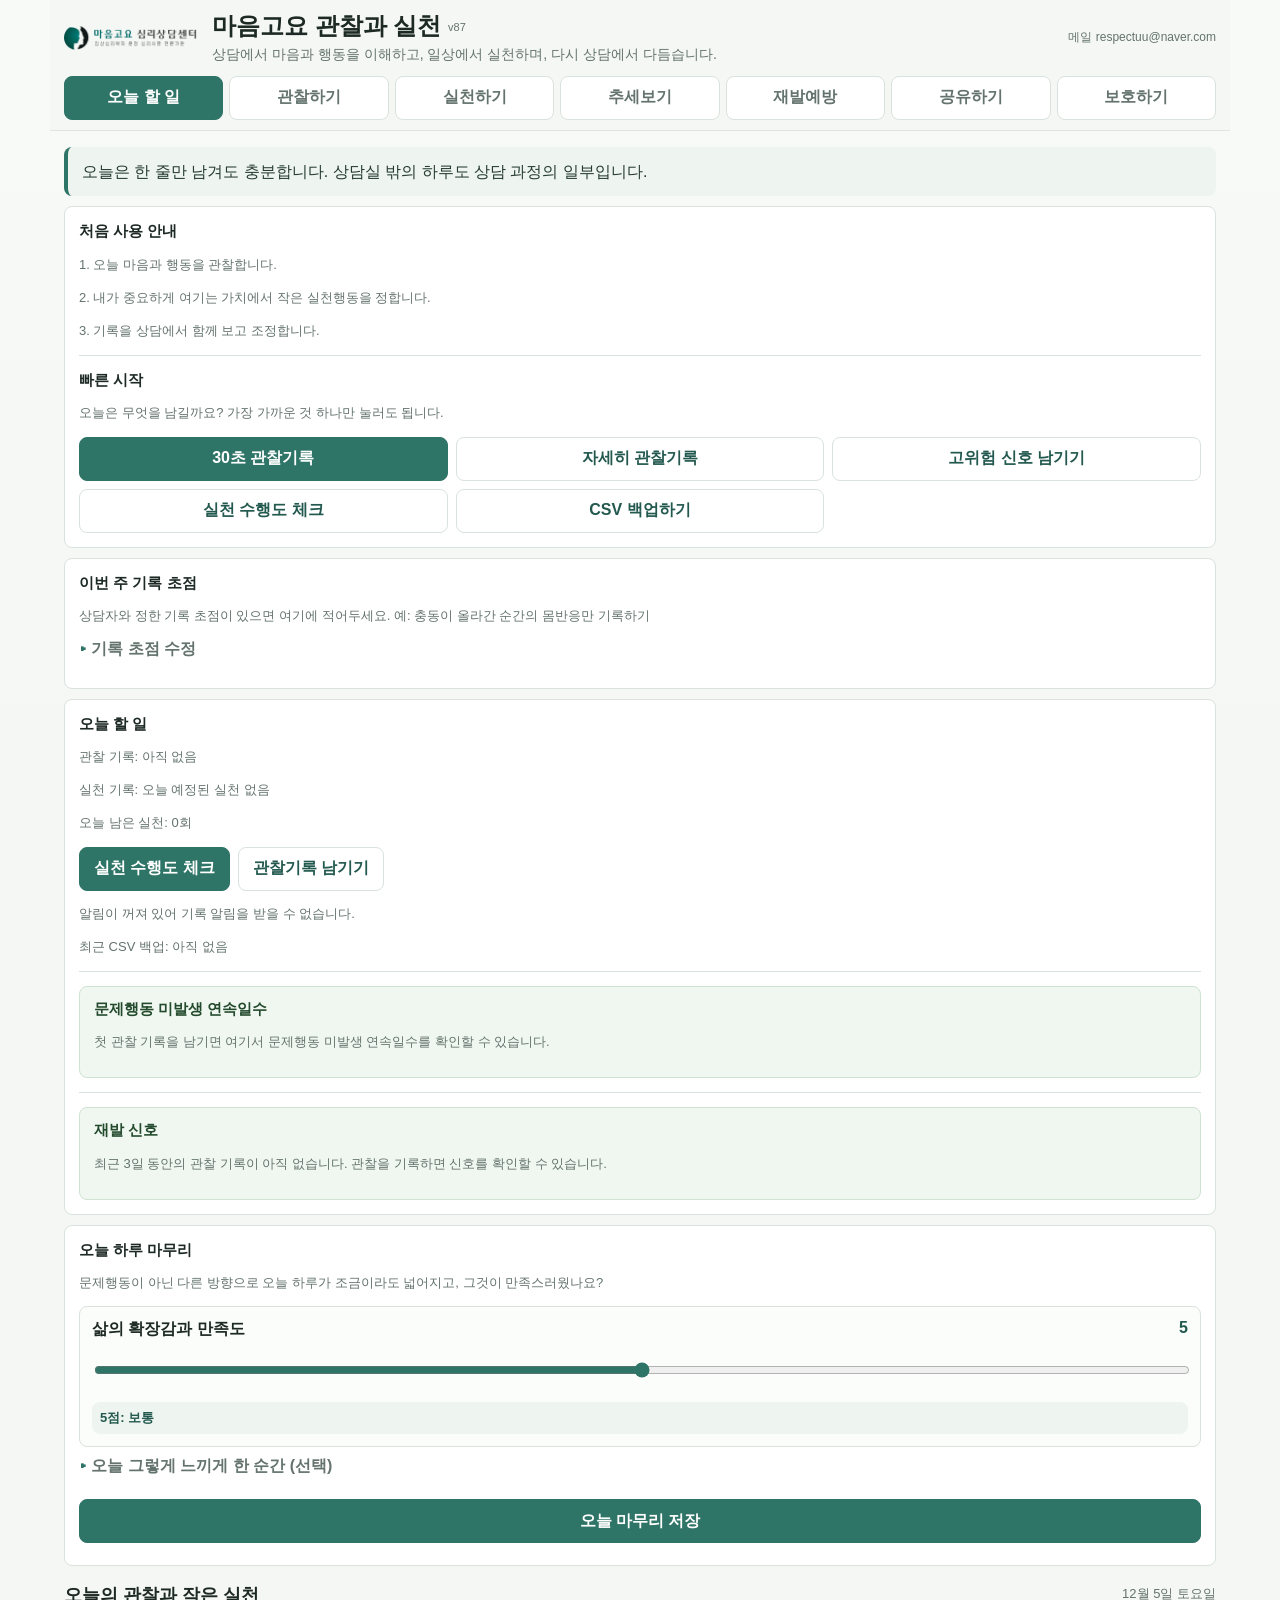
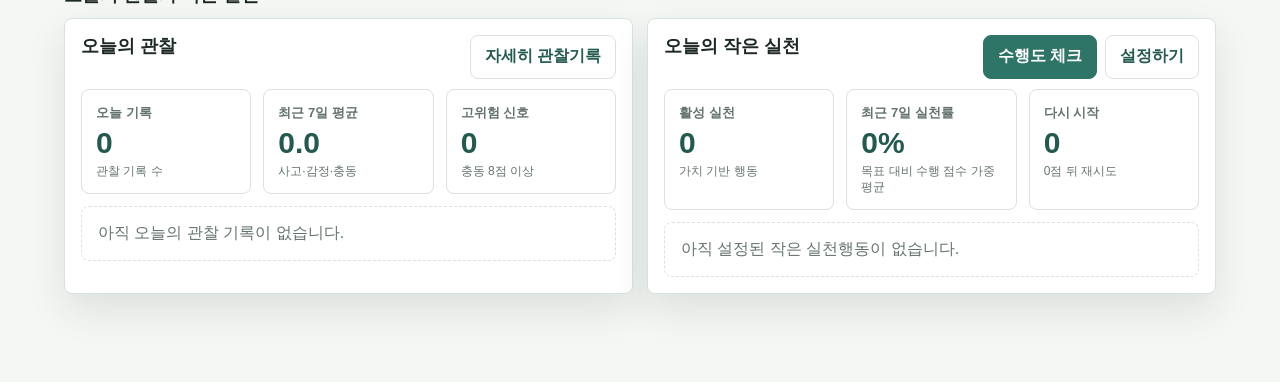
==== maeumgoyo-observe-practice/index.html @ 12c268c6 "Add files via upload" ====
<!doctype html>
<html lang="ko">
<head>
  <meta charset="utf-8">
  <meta name="viewport" content="width=device-width, initial-scale=1, viewport-fit=cover">
  <meta name="theme-color" content="#2f7567">
  <meta name="apple-mobile-web-app-capable" content="yes">
  <meta name="apple-mobile-web-app-title" content="관찰과 실천">
  <link rel="manifest" href="./manifest.webmanifest">
  <link rel="apple-touch-icon" href="./app-icon-192.png">
  <title>마음고요 관찰과 실천</title>
  <link rel="stylesheet" href="./style.css">
</head>
<body>
  <div class="lock-screen" id="lockScreen">
    <div class="card lock-box">
      <h2>잠금 해제</h2>
      <p class="small">개인 치료 기록을 보호하기 위해 PIN을 입력하세요.</p>
      <input id="unlockPin" type="password" inputmode="numeric" placeholder="PIN 입력">
      <div style="height:10px"></div>
      <button class="solid-btn full" id="unlockButton">열기</button>
      <div style="height:8px"></div>
      <button class="danger-btn full" id="resetLockedApp" type="button">기록 삭제 후 잠금 초기화</button>
      <p class="small" id="unlockMessage"></p>
      <p class="small">PIN을 잊은 경우 보호를 위해 기록을 보존한 채 우회할 수 없습니다. 복구코드가 있으면 PIN 입력칸에 복구코드를 입력하세요.</p>
    </div>
  </div>

  <div class="app">
    <header class="topbar">
      <div class="brand-row">
        <div class="brand">
          <img src="./maeumgoyo_logo_large_subtitle.png" alt="마음고요 심리상담센터">
          <div class="brand-title">
            <h1>마음고요 관찰과 실천 <span class="app-version" id="appVersion"></span></h1>
            <p class="subtitle">상담에서 마음과 행동을 이해하고, 일상에서 실천하며, 다시 상담에서 다듬습니다.</p>
          </div>
        </div>
        <div class="contact">메일 respectuu@naver.com</div>
      </div>
      <nav class="tabs" aria-label="앱 메뉴">
        <button class="tab active" data-view="today">오늘 할 일</button>
        <button class="tab" data-view="observe">관찰하기</button>
        <button class="tab" data-view="practice">실천하기</button>
        <button class="tab" data-view="trend">추세보기</button>
        <button class="tab" data-view="relapse">재발예방</button>
        <button class="tab" data-view="share">공유하기</button>
        <button class="tab" data-view="protect">보호하기</button>
      </nav>
    </header>

    <main>
      <section class="view active" id="todayView">
        <div class="lead">
          오늘은 한 줄만 남겨도 충분합니다. 상담실 밖의 하루도 상담 과정의 일부입니다.
        </div>
        <div class="plain-card" style="margin-top:10px;">
          <h3>처음 사용 안내</h3>
          <p class="small">1. 오늘 마음과 행동을 관찰합니다.</p>
          <p class="small">2. 내가 중요하게 여기는 가치에서 작은 실천행동을 정합니다.</p>
          <p class="small">3. 기록을 상담에서 함께 보고 조정합니다.</p>
          <div class="card-divider"></div>
          <h3>빠른 시작</h3>
          <p class="small">오늘은 무엇을 남길까요? 가장 가까운 것 하나만 눌러도 됩니다.</p>
          <div class="quick-actions">
            <button class="solid-btn" type="button" id="quickObserve">30초 관찰기록</button>
            <button class="ghost-btn" type="button" data-jump="observe">자세히 관찰기록</button>
            <button class="ghost-btn" type="button" id="quickRisk">고위험 신호 남기기</button>
            <button class="ghost-btn" type="button" id="quickPracticeCheck">실천 수행도 체크</button>
            <button class="ghost-btn" type="button" id="quickBackup">CSV 백업하기</button>
          </div>
        </div>
        <div class="plain-card" style="margin-top:10px;">
          <h3>이번 주 기록 초점</h3>
          <p class="small" id="weeklyFocusDisplay">상담자와 정한 기록 초점이 있으면 여기에 적어두세요.</p>
          <details class="form-row">
            <summary>기록 초점 수정</summary>
            <div style="height:8px"></div>
            <textarea id="weeklyFocusInput" maxlength="160" placeholder="예: 충동이 올라간 순간의 몸반응만 기록하기"></textarea>
            <div style="height:8px"></div>
            <button class="ghost-btn full" id="saveWeeklyFocus" type="button">기록 초점 저장</button>
          </details>
        </div>
        <div class="plain-card" style="margin-top:10px;">
          <div id="todayTaskSummary"></div>
          <div class="card-divider"></div>
          <div id="cleanStreakCard"></div>
          <div class="card-divider"></div>
          <div id="relapseStatusCard"></div>
        </div>
        <div class="plain-card" style="margin-top:10px;">
          <h3>오늘 하루 마무리</h3>
          <p class="small">문제행동이 아닌 다른 방향으로 오늘 하루가 조금이라도 넓어지고, 그것이 만족스러웠나요?</p>
          <div class="slider-card">
            <div class="slider-top"><span>삶의 확장감과 만족도</span><span class="slider-value" id="expansionScoreValue">5</span></div>
            <input id="expansionScore" type="range" min="0" max="10" value="5" aria-label="삶의 확장감과 만족도">
            <div class="small score-help" id="expansionScoreHelp"></div>
          </div>
          <details class="form-row" id="expansionNoteDetails">
            <summary>오늘 그렇게 느끼게 한 순간 (선택)</summary>
            <div style="height:8px"></div>
            <textarea id="expansionNote" maxlength="160" placeholder="예: 저녁에 오랜만에 친구와 산책"></textarea>
          </details>
          <div style="height:8px"></div>
          <button class="solid-btn full" id="saveDailyCheckin" type="button">오늘 마무리 저장</button>
          <div class="small" id="dailyCheckinStatus" style="margin-top:8px;"></div>
        </div>
        <div class="section-head">
          <h2>오늘의 관찰과 작은 실천</h2>
          <span class="small" id="todayLabel"></span>
        </div>
        <div class="grid">
          <div class="card">
            <div class="section-head" style="margin-top:0">
              <h2>오늘의 관찰</h2>
              <button class="ghost-btn" data-jump="observe">자세히 관찰기록</button>
            </div>
            <div class="triple">
              <div class="plain-card metric">
                <div class="metric-label">오늘 기록</div>
                <div class="metric-value" id="todayObserveCount">0</div>
                <div class="metric-note">관찰 기록 수</div>
              </div>
              <div class="plain-card metric">
                <div class="metric-label">최근 7일 평균</div>
                <div class="metric-value" id="weekIntensity">0.0</div>
                <div class="metric-note">사고·감정·충동</div>
              </div>
              <div class="plain-card metric">
                <div class="metric-label">고위험 신호</div>
                <div class="metric-value" id="riskCount">0</div>
                <div class="metric-note">충동 8점 이상</div>
              </div>
            </div>
            <div style="height:12px"></div>
            <div id="todayObservations" class="list"></div>
          </div>

          <div class="card">
            <div class="section-head" style="margin-top:0">
              <h2>오늘의 작은 실천</h2>
              <div class="button-row">
                <button class="solid-btn" type="button" id="jumpTodayPractice">수행도 체크</button>
                <button class="ghost-btn" data-jump="practice">설정하기</button>
              </div>
            </div>
            <div class="triple">
              <div class="plain-card metric">
                <div class="metric-label">활성 실천</div>
                <div class="metric-value" id="activePracticeCount">0</div>
                <div class="metric-note">가치 기반 행동</div>
              </div>
              <div class="plain-card metric">
                <div class="metric-label">최근 7일 실천률</div>
                <div class="metric-value" id="practiceRate">0%</div>
                <div class="metric-note">목표 대비 수행 점수 가중 평균</div>
              </div>
              <div class="plain-card metric">
                <div class="metric-label">다시 시작</div>
                <div class="metric-value" id="restartDays">0</div>
                <div class="metric-note">0점 뒤 재시도</div>
              </div>
            </div>
            <div style="height:12px"></div>
            <div id="todayPracticeList" class="list"></div>
          </div>
        </div>
      </section>

      <section class="view" id="observeView">
        <div class="grid">
          <form class="card" id="observeForm">
            <input type="hidden" id="observeId">
            <h2>관찰 기록</h2>
            <p class="small">감정, 생각, 몸 반응, 충동과 문제 행동의 흐름을 기록합니다. 정직한 기록은 심판이 아니라 치료 자료입니다.</p>
            <div class="lead">
              모든 칸을 채우지 않아도 됩니다. 오늘 가장 선명한 것 하나만 남겨도 상담에서 함께 다룰 수 있습니다.
            </div>
            <div class="lead">
              지금 혼자 버티기 어렵다면 기록을 마치려고 애쓰기보다 가까운 사람이나 상담자에게 먼저 연락하세요.
            </div>
            <div style="height:10px"></div>
            <div class="safety-card">
              <h3>고위험일 때 먼저 할 일</h3>
              <p class="small">1. 지금 있는 장소를 조금 더 안전한 곳으로 옮깁니다.</p>
              <p class="small">2. 10분만 행동을 늦추고, 물 한 컵이나 천천히 호흡을 먼저 합니다.</p>
              <p class="small">3. 혼자 버티기 어렵다면 아래 연락처로 바로 연락합니다.</p>
              <div id="safetyContactsInline" style="margin-top:8px;"></div>
            </div>
            <div class="safety-card hidden" id="riskFollowup">
              <h3>지금 확인할 안전 행동</h3>
              <label class="checkline"><input type="checkbox"> 조금 더 안전한 장소로 이동했습니다.</label>
              <label class="checkline"><input type="checkbox"> 10분만 늦추고 물 또는 호흡을 먼저 했습니다.</label>
              <label class="checkline"><input type="checkbox"> 아래 연락처 중 한 곳에 연락했거나, 연락할 곳을 확인했습니다.</label>
              <div id="safetyContactsInlineRisk" style="margin-top:8px;"></div>
            </div>
            <div class="hidden" id="relapseFollowup" style="margin-top:12px;"></div>
            <div style="height:12px"></div>
            <div class="wizard-nav">
              <div class="wizard-nav-top">
                <div class="wizard-step-title" id="observeStepTitle" aria-live="polite">1 · 문제상황과 촉발단서</div>
                <button class="quick-save-btn" type="button" id="observeQuickSave">지금까지 저장</button>
              </div>
              <div class="wizard-dots" id="observeStepDots" aria-hidden="true">
                <div class="wizard-dot" data-dot="0"></div>
                <div class="wizard-dot" data-dot="1"></div>
                <div class="wizard-dot" data-dot="2"></div>
                <div class="wizard-dot" data-dot="3"></div>
              </div>
              <div class="wizard-step-label" id="observeStepLabel" aria-live="polite">1단계 / 4단계 · 30초면 충분합니다</div>
              <p class="small">1단계만 남겨도 저장할 수 있습니다. 나머지는 기억나는 만큼만 적어도 됩니다.</p>
            </div>
            <div class="section-block wizard-step" data-step="0">
              <div class="form-row">
                <label for="observeDate">날짜</label>
                <input id="observeDate" type="date" required>
              </div>
              <div class="form-row">
                <label><span class="q-number" aria-hidden="true">1</span>기록 방식</label>
                <div class="segmented" id="observeModeButtons">
                  <button type="button" data-value="오전">오전</button>
                  <button type="button" data-value="오후">오후</button>
                  <button type="button" data-value="저녁" class="active">저녁</button>
                  <button type="button" data-value="충동 발생">충동 발생</button>
                </div>
              </div>
              <div class="form-row">
                <label><span class="q-number" aria-hidden="true">2</span>문제 행동 영역</label>
                <div class="chip-row" id="behaviorChips"></div>
                <div style="height:8px"></div>
                <input id="behaviorCustom" maxlength="160" placeholder="기타 영역 또는 안전한 별칭 입력. 여러 개면 쉼표로 구분">
                <div class="small">여기서는 어떤 영역에 대한 감정·생각·충동인지 고릅니다. 여러 영역을 함께 선택할 수 있고, 실제 행동 여부와 정도는 아래 문제행동 활성화 수준에서 기록합니다.</div>
              </div>
              <div class="form-row">
                <label for="situation"><span class="q-number" aria-hidden="true">3</span>문제 촉발 상황</label>
                <textarea id="situation" maxlength="600" placeholder="어떤 상황에서, 문제되는 생각이나 감정/충동을 느끼고 문제 행동이 자극되었나요? (언제, 어디서, 무슨 일이 있었는지)"></textarea>
              </div>
              <details class="form-row" id="triggerDetails">
                <summary>촉발 단서 추가하기 (선택)</summary>
                <div style="height:8px"></div>
                <div class="small">반복되는 장소·사람·시간대를 표시해두면, 추세보기에서 자주 나타나는 패턴을 확인할 수 있습니다.</div>
                <div style="height:6px"></div>
                <div class="small" style="font-weight:800;">장소</div>
                <div class="chip-row" id="triggerPlaceChips"></div>
                <div style="height:8px"></div>
                <div class="small" style="font-weight:800;">사람/상황</div>
                <div class="chip-row" id="triggerPeopleChips"></div>
                <div style="height:8px"></div>
                <div class="small" style="font-weight:800;">시간대</div>
                <div class="chip-row" id="triggerTimeChips"></div>
                <div style="height:8px"></div>
                <input id="triggerCustom" maxlength="160" placeholder="기타 촉발 단서. 여러 개면 쉼표로 구분">
              </details>
            </div>
            <div class="section-block wizard-step" data-step="1">
              <div class="form-row">
                <label for="thoughtText"><span class="q-number" aria-hidden="true">1</span>그때 든 생각</label>
                <textarea id="thoughtText" maxlength="600" placeholder="자동적으로 떠오른 생각을 한두 문장으로 적습니다."></textarea>
              </div>
              <details class="form-row" id="worryDetails">
                <summary>구체적으로 걱정되는 결과 기록하기 (선택)</summary>
                <div style="height:8px"></div>
                <div class="small">나중에 그 일이 실제로 어떻게 됐는지 돌아볼 수 있도록, 지금 걱정되는 구체적인 결과를 남겨두세요. 판단하지 않고 그냥 비교해보는 용도입니다.</div>
                <div style="height:8px"></div>
                <textarea id="worryText" maxlength="600" placeholder="예: 면접에서 완전히 얼어붙을 것 같다"></textarea>
                <div style="height:8px"></div>
                <div class="slider-card">
                  <div class="slider-top"><span>그 일이 일어날 것 같은 정도</span><span class="slider-value" id="predictedSeverityValue">5</span></div>
                  <input id="predictedSeverity" type="range" min="0" max="10" value="5" aria-label="그 일이 일어날 것 같은 정도">
                </div>
              </details>
              <div class="form-row">
                <label><span class="q-number" aria-hidden="true">2</span>그때 느낀 감정</label>
                <div class="chip-row" id="emotionChips"></div>
                <div style="height:8px"></div>
                <input id="emotionCustom" maxlength="10" placeholder="기타 감정 10자 이내">
              </div>
              <div class="form-row">
                <label><span class="q-number" aria-hidden="true">3</span>그때 느낀 몸 반응</label>
                <div class="chip-row" id="bodyChips"></div>
                <div style="height:8px"></div>
                <input id="bodyCustom" maxlength="10" placeholder="기타 몸 반응 10자 이내">
              </div>
              <details class="form-row" id="avoidanceDetails">
                <summary>오늘의 회피 신호 추가하기 (선택)</summary>
                <div style="height:8px"></div>
                <div class="small">문제 행동과 별개로, 활동이 줄어들고 있다는 신호도 회복에 중요한 정보입니다.</div>
                <div style="height:6px"></div>
                <div class="chip-row" id="avoidanceChips"></div>
                <div style="height:8px"></div>
                <input id="avoidanceCustom" maxlength="160" placeholder="기타 회피 신호. 여러 개면 쉼표로 구분">
              </details>
            </div>
            <div class="section-block wizard-step" data-step="2">
              <div class="form-row">
                <div class="slider-card">
                  <div class="slider-top"><span><span class="q-number" aria-hidden="true">1</span>그때 든 생각의 강도</span><span class="slider-value" id="thoughtScoreValue">0</span></div>
                  <input id="thoughtScore" type="range" min="0" max="10" value="0" aria-label="그때 든 생각의 강도">
                  <div class="small score-help" id="thoughtScoreHelp"></div>
                </div>
                <div class="slider-card">
                  <div class="slider-top"><span><span class="q-number" aria-hidden="true">2</span>그때 느낀 감정의 강도</span><span class="slider-value" id="emotionScoreValue">0</span></div>
                  <input id="emotionScore" type="range" min="0" max="10" value="0" aria-label="그때 느낀 감정의 강도">
                  <div class="small score-help" id="emotionScoreHelp"></div>
                </div>
                <div class="slider-card">
                  <div class="slider-top"><span><span class="q-number" aria-hidden="true">3</span>문제행동 충동/갈망 (정점)</span><span class="slider-value" id="urgeScoreValue">0</span></div>
                  <input id="urgeScore" type="range" min="0" max="10" value="0" aria-label="문제행동 충동/갈망 정점">
                  <div class="small score-help" id="urgeScoreHelp"></div>
                </div>
                <div class="hidden" id="urgeCurveBox">
                  <p class="small">충동은 시간이 지나면 대개 저절로 가라앉습니다. 시작할 때, 가장 강했을 때, 지금(또는 끝났을 때)을 각각 남기면 그 흐름을 눈으로 확인할 수 있습니다.</p>
                  <div class="slider-card">
                    <div class="slider-top"><span>충동 · 처음 느꼈을 때</span><span class="slider-value" id="urgeInitialScoreValue">0</span></div>
                    <input id="urgeInitialScore" type="range" min="0" max="10" value="0" aria-label="충동 처음 느꼈을 때">
                    <div class="small score-help" id="urgeInitialScoreHelp"></div>
                  </div>
                  <div class="slider-card">
                    <div class="slider-top"><span>충동 · 지금(또는 끝났을 때)</span><span class="slider-value" id="urgeEndScoreValue">0</span></div>
                    <input id="urgeEndScore" type="range" min="0" max="10" value="0" aria-label="충동 지금 또는 끝났을 때">
                    <div class="small score-help" id="urgeEndScoreHelp"></div>
                  </div>
                </div>
                <div class="slider-card">
                  <div class="slider-top"><span><span class="q-number" aria-hidden="true">4</span>문제행동 활성화 수준</span><span class="slider-value" id="actionLevelValue">0</span></div>
                  <input id="actionLevel" type="range" min="0" max="5" value="0" aria-label="문제행동 활성화 수준">
                  <div class="small score-help" id="actionLevelHelp"></div>
                </div>
              </div>
            </div>
            <div class="section-block wizard-step" data-step="3">
              <div class="form-row">
                <label for="coping"><span class="q-number" aria-hidden="true">1</span>대처행동</label>
                <textarea id="coping" maxlength="600" placeholder="멈춤, 한 걸음 뒤로, 호흡, 장소 바꾸기, 연락하기 등"></textarea>
              </div>
              <div class="form-row">
                <label><span class="q-number" aria-hidden="true">2</span>대처 후 도움 정도</label>
                <div class="slider-card">
                  <div class="slider-top"><span>도움 정도</span><span class="slider-value" id="copingScoreValue">0</span></div>
                  <input id="copingScore" type="range" min="0" max="10" value="0" aria-label="대처 후 도움 정도">
                </div>
              </div>
              <div class="form-row">
                <label for="gratitude"><span class="q-number" aria-hidden="true">3</span>감사 기록</label>
                <textarea id="gratitude" maxlength="160" placeholder="오늘 고마웠던 사람, 일, 또는 나에게 고마운 점"></textarea>
              </div>
              <div class="form-row">
                <label for="insight"><span class="q-number" aria-hidden="true">4</span>오늘 알아차린 점</label>
                <textarea id="insight" maxlength="800" placeholder="기록을 보며 알아차린 점은 무엇인가요?"></textarea>
              </div>
              <div class="form-row">
                <label><span class="q-number" aria-hidden="true">5</span>오늘 지키고 싶은 내 삶의 가치</label>
                <div class="chip-row" id="valueChips"></div>
                <div style="height:8px"></div>
                <input id="valueCustom" maxlength="40" placeholder="직접 입력">
              </div>
              <div class="form-row">
                <label for="valueActionDraft"><span class="q-number" aria-hidden="true">6</span>그 가치를 위한 아주 작은 실천행동</label>
                <textarea id="valueActionDraft" maxlength="160" placeholder="예: 저녁 식사 후 운동화 신고 집 앞 3분 걷기"></textarea>
                <div class="small">이 칸은 오늘의 기록으로만 저장됩니다. 반복 추적하고 싶다면 아래 "이 가치로 실천행동 만들기"를 눌러 실천하기에서 등록하세요.</div>
              </div>
            </div>
            <button class="ghost-btn full hidden" type="button" id="sendToPractice" style="margin-top:12px;">이 가치로 실천행동 만들기</button>
            <p class="small hidden" id="sendToPracticeHint" style="margin-top:6px;">위 버튼을 누르면 실천하기 화면으로 이동해 가치와 행동이 미리 채워집니다. 빈도·하루 횟수를 정하고 "실천행동 저장"까지 눌러야 반복 추적됩니다.</p>
            <div class="wizard-bottom-nav">
              <button class="ghost-btn" type="button" id="observeStepBack">이전</button>
              <button class="solid-btn full" type="button" id="observeStepNext">다음</button>
              <button class="solid-btn full hidden" type="submit" id="observeStepSave">관찰 저장</button>
            </div>
          </form>

          <div class="card">
            <h2>가치 안내</h2>
            <div class="lead">
              삶의 가치는 내가 길을 잃었을 때 다시 방향을 잡게 해주는 등대나 북극성과 같습니다. 목표는 도착점이고, 가치는 방향입니다.
            </div>
            <p class="small">기분이 흔들리고 문제 행동의 유혹이 강할 때도, 가치는 “나는 어느 쪽으로 한 걸음 가고 싶은가?”를 알려줍니다.</p>
            <div class="plain-card">
              <h3>가치에서 실천으로 이어지는 질문</h3>
              <p class="small">이 가치가 지금 내 삶에서 중요한 이유는 무엇인가요?</p>
              <p class="small">문제 행동은 내 삶을 어떤 방향으로 좁히고 있나요?</p>
              <p class="small">이 가치를 향해 내 경험을 조금 넓히는 행동은 무엇일까요?</p>
            </div>
            <div style="height:12px"></div>
            <h3>최근 관찰 기록</h3>
            <div id="observeList" class="list"></div>
          </div>
        </div>
      </section>

      <section class="view" id="practiceView">
        <div class="grid">
          <form class="card" id="practiceForm">
            <input type="hidden" id="practiceId">
            <h2>작은 실천행동 설정</h2>
            <p class="small">가치 기반 작은 실천행동은 평소의 자동반응, 회피, 충동이 좁혀놓은 삶에서 벗어나 내가 중요하게 여기는 방향으로 경험을 조금 넓히는 행동입니다.</p>
            <div class="wizard-nav">
              <div class="wizard-nav-top">
                <div class="wizard-step-title" id="practiceStepTitle" aria-live="polite">1 · 가치와 실천행동</div>
              </div>
              <div class="wizard-dots" id="practiceStepDots" aria-hidden="true">
                <div class="wizard-dot" data-dot="0"></div>
                <div class="wizard-dot" data-dot="1"></div>
                <div class="wizard-dot" data-dot="2"></div>
              </div>
              <div class="wizard-step-label" id="practiceStepLabel" aria-live="polite">1단계 / 3단계 · 무엇을, 어떤 가치로</div>
            </div>
            <div class="section-block wizard-step" data-step="0">
              <div class="form-row">
                <label><span class="q-number" aria-hidden="true">1</span>추구하는 삶의 가치</label>
                <p class="small">가치는 반드시 이뤄야 할 목표가 아니라, 걸어가고 싶은 방향입니다. "건강"이라는 가치는 "헬스장 등록"이라는 목표가 아니라, 몸을 돌보는 쪽으로 계속 걸어가고 싶은 마음입니다.</p>
                <div class="chip-row" id="practiceValueChips"></div>
                <div style="height:8px"></div>
                <input id="practiceValueCustom" maxlength="40" placeholder="직접 입력">
                <div id="practiceValueGuide" style="margin-top:10px;"></div>
              </div>
              <div class="form-row">
                <label for="practiceName"><span class="q-number" aria-hidden="true">2</span>가치와 연결된 작은 실천행동</label>
                <textarea id="practiceName" maxlength="160" placeholder="언제, 어디서, 무엇을 할지 작게 적습니다."></textarea>
              </div>
              <div class="form-row">
                <label for="practiceReason">이 행동이 내 경험을 넓혀주는 이유(선택)</label>
                <textarea id="practiceReason" maxlength="600" placeholder="문제 행동이 좁힌 삶에서 어느 방향으로 한 걸음 넓어지나요?"></textarea>
              </div>
            </div>
            <div class="section-block wizard-step" data-step="1">
              <div class="form-row">
                <label><span class="q-number" aria-hidden="true">1</span>실천행동의 매주 빈도</label>
                <select id="frequency">
                  <option value="daily">매일</option>
                  <option value="3week">주 3일</option>
                  <option value="1week">주 1일</option>
                  <option value="custom">맞춤 요일</option>
                </select>
              </div>
              <div class="form-row" id="customDaysRow" style="display:none">
                <label>맞춤 요일</label>
                <div class="chip-row" id="weekdayChips"></div>
              </div>
              <div class="form-row">
                <label for="targetCount"><span class="q-number" aria-hidden="true">2</span>하루 횟수</label>
                <input id="targetCount" type="number" min="1" max="12" value="1">
                <div class="small">예: 운동을 하루 2번 하기로 약속했다면 2를 입력합니다. 통계는 하루 기록의 평균 수행도로 계산합니다.</div>
              </div>
              <div class="form-row">
                <label for="reminderMode"><span class="q-number" aria-hidden="true">3</span>알림 방식</label>
                <select id="reminderMode">
                  <option value="morning">매일 아침에 하루 일정 알림</option>
                  <option value="times">정해진 시간마다 알림</option>
                  <option value="none">알림 사용 안 함</option>
                </select>
              </div>
              <div class="form-row" id="reminderTimesRow" style="display:none">
                <label for="reminderTimes">알림 시간</label>
                <input id="reminderTimes" maxlength="48" placeholder="예: 08:00, 20:00">
                <div class="small">하루 여러 번 실천하기로 했다면 시간도 여러 개 입력할 수 있습니다.</div>
              </div>
              <div class="form-row">
                <button class="ghost-btn full" id="requestNotification" type="button">알림 권한 요청</button>
                <div class="small">알림은 스마트폰/브라우저 정책에 따라 앱이 열려 있거나 백그라운드에 남아 있을 때 가장 안정적으로 작동합니다.</div>
              </div>
            </div>
            <div class="section-block wizard-step" data-step="2">
              <div class="form-row">
                <label for="practiceStart"><span class="q-number" aria-hidden="true">1</span>실천행동 시작일</label>
                <input id="practiceStart" type="date">
              </div>
              <div class="form-row">
                <label for="barriers">예상 방해요인(선택)</label>
                <textarea id="barriers" maxlength="600" placeholder="피곤함, 불안, 갈망, 혼자 있음, 스마트폰 등"></textarea>
              </div>
              <div class="form-row">
                <label for="smallVersion">30% 버전의 최소 행동(선택)</label>
                <textarea id="smallVersion" maxlength="160" placeholder="실천이 어려운 날에도 가능한 가장 작은 버전"></textarea>
                <div class="small">선택 사항이지만, 미리 정해두면 컨디션이 안 좋은 날에도 이어가기 쉬워집니다.</div>
              </div>
            </div>
            <div class="plain-card wizard-step" data-step="2">
              <h3>좋은 실천행동 점검</h3>
              <p class="small">너무 큰 실천은 오래가기 어렵습니다. 기분이 좋지 않은 날에도 가능한 크기로 줄여보세요.</p>
              <p class="small">5분 안에 시작할 수 있나요?</p>
              <p class="small">기분이 좋지 않은 날에도 30% 버전으로 할 수 있나요?</p>
              <p class="small">문제 행동이 끌고 가는 방향과 조금 다른 방향인가요?</p>
            </div>
            <div style="height:12px"></div>
            <div class="wizard-bottom-nav">
              <button class="ghost-btn" type="button" id="practiceStepBack">이전</button>
              <button class="solid-btn full" type="button" id="practiceStepNext">다음</button>
              <button class="solid-btn full hidden" type="submit" id="practiceStepSave">실천행동 저장</button>
            </div>
          </form>

          <div class="card">
            <div class="section-head" style="margin-top:0">
              <h2>오늘 실천 수행도 기록</h2>
              <button class="ghost-btn" id="clearPracticeForm" type="button">새 실천</button>
            </div>
            <p class="small">설정한 행동을 오늘 실제로 어느 정도 했는지 0~10점으로 기록합니다.</p>
            <div class="plain-card">
              <h3>수행도 기준</h3>
              <p class="small">0점: 전혀 하지 못함 · 3점: 30% 버전만 시도함 · 5점: 일부 수행함</p>
              <p class="small">7점: 대부분 수행함 · 10점: 계획한 대로 수행함</p>
            </div>
            <div style="height:10px"></div>
            <div id="practiceLogList" class="list"></div>
            <div class="section-head">
              <h2>설정된 실천행동</h2>
            </div>
            <div id="practiceList" class="list"></div>
          </div>
        </div>
      </section>

      <section class="view" id="trendView">
        <div class="form-row">
          <label>추세 기간</label>
          <div class="segmented" id="trendRangeButtons">
            <button type="button" data-days="7">최근 7일</button>
            <button type="button" data-days="14" class="active">최근 14일</button>
            <button type="button" data-days="28">최근 4주</button>
            <button type="button" data-days="all">전체</button>
          </div>
        </div>
        <div id="weeklyHighlights" style="margin-bottom:12px;"></div>
        <div class="plain-card" style="margin-bottom:12px;">
          <h3>문제행동 캘린더</h3>
          <p class="small">최근 10주를 한눈에 봅니다. 기록이 없는 날은 실패로 세지 않습니다.</p>
          <div id="problemBehaviorCalendar" style="margin-top:8px;"></div>
          <div class="card-divider"></div>
          <h3>삶의 확장감과 만족도 추이</h3>
          <p class="small">문제행동이 줄어드는 것과 삶이 넓어지는 것은 다른 질문입니다. 두 그래프를 나란히 비교해보세요.</p>
          <div id="expansionTrend" style="margin-top:8px;"></div>
        </div>
        <div class="plain-card" style="margin-bottom:12px;">
          <h3>걱정 확인</h3>
          <p class="small">기록해둔 걱정이 실제로 어떻게 됐는지 돌아봅니다. 생각이 맞았는지 틀렸는지를 따지려는 것이 아니라, 예상과 실제 사이의 차이를 있는 그대로 보기 위한 것입니다.</p>
          <div id="worrySummary" style="margin-top:8px;"></div>
          <div id="worryPendingList" class="list" style="margin-top:10px;"></div>
        </div>
        <details class="plain-card">
          <summary style="cursor:pointer; font-weight:800;">더 자세히 살펴보기 (그래프 · 패턴 요약)</summary>
          <div style="height:10px"></div>
          <div class="grid">
            <div class="card">
              <h2>관찰과 실천 함께 보기</h2>
              <p class="small">완벽한 성공보다 변화의 방향을 봅니다.</p>
              <div id="trendLineChart"></div>
              <div id="trendMovingAverage" class="trend-bars" style="margin-top:12px;"></div>
              <details class="form-row" style="margin-top:10px;">
                <summary>일별 상세 보기</summary>
                <div style="height:8px"></div>
                <div id="trendBars" class="trend-bars"></div>
              </details>
            </div>
            <div class="card">
              <h2>패턴 요약</h2>
              <div id="patternSummary" class="summary-box"></div>
            </div>
          </div>
          <div class="plain-card" style="margin-top:14px;">
            <h3>감정·충동 산점도</h3>
            <p class="small">감정과 충동이 함께 얼마나 높았는지, 그리고 그 순간 문제행동이 있었는지를 한 화면에서 봅니다.</p>
            <div id="emotionUrgeScatter" style="margin-top:8px;"></div>
          </div>
          <div class="plain-card" style="margin-top:14px;">
            <h3>촉발 단서와 충동의 관계</h3>
            <div id="triggerCorrelation"></div>
          </div>
        </details>
      </section>

      <section class="view" id="relapseView">
        <div class="lead">
          재발은 대개 한 순간에 일어나지 않습니다. 정서적 재발 → 인지적 재발 → 행동적 재발 순서로 조용히 진행되는 경우가 많고, 처음 두 단계가 겹쳐서 함께 나타나기도 합니다. 이 화면은 진단이나 예측이 아니라, 신호를 먼저 알아차리고 스스로 조치할 기회를 드리기 위한 것입니다.
        </div>
        <div class="plain-card" id="relapseRiskBars" style="margin-top:10px;"></div>
        <div id="relapseStatusFull" style="margin-top:10px;"></div>

        <div class="section-head">
          <h2>1단계 · 정서적 재발이 의심될 때</h2>
        </div>
        <p class="small">불안감, 짜증, 지루함, 분노 같은 불편한 감정이 평소보다 높아지고 잘 가라앉지 않거나, 대처가 잘 안 통하고, 자기관리(수면·식사·연락)가 조금씩 무너지는 시기입니다. 아직 문제 행동을 생각하고 있지 않아도, 회복의 기반이 조용히 흔들릴 수 있는 단계입니다.</p>
        <div id="stage1TechniqueList"></div>

        <div class="section-head">
          <h2>2단계 · 인지적 재발이 의심될 때</h2>
        </div>
        <p class="small">문제 행동에 대한 생각이 강해지고, "한 번쯤은 괜찮지 않을까" 하는 생각이 떠오르기 시작하는 단계입니다. 이 시기에 사용할 수 있는 DBT 고통감내 기술과 충동 지연 기법입니다.</p>
        <div id="stage2TechniqueList"></div>

        <div class="plain-card" style="margin-top:14px;">
          <h3>STOP 기법 자세히 보기</h3>
          <p class="small">감정에 압도되거나 충동적으로 반응하려는 순간임을 알아차렸을 때 순서대로 따라가는 4단계입니다.</p>
          <div id="stopStepList"></div>
        </div>

        <div class="plain-card" style="margin-top:12px;">
          <h3>TIPP 기법 자세히 보기</h3>
          <p class="small">위기 상황이나 압도적인 정서적 고통이 있을 때 1차적으로 사용하는 응급 기법입니다. 장기적인 해결책이 아니라, 지금의 강렬한 감정을 빠르게 낮춰 다시 생각할 수 있는 상태로 돌아오기 위한 도구입니다.</p>
          <div id="tippStepList"></div>
          <p class="small" style="margin-top:8px;">⚠ 심박수나 혈압에 영향을 줄 수 있는 의학적 문제가 있다면 온도 변화(T) 단계는 생략하거나 담당 의료진과 먼저 상의하세요.</p>
        </div>

        <div class="section-head">
          <h2>3단계 · 문제 행동을 실수로 했다면</h2>
        </div>
        <p class="small">한두 번의 문제 행동은 회복 여정의 실패가 아니라, 다시 조정할 수 있는 신호입니다. 중요한 것은 숨기지 않고 빨리 도움을 구하는 것입니다.</p>
        <div id="stage3TechniqueList"></div>
        <div class="safety-card" style="margin-top:10px;">
          <h3>지금 연락하기</h3>
          <div id="safetyContactsInlineRelapse"></div>
        </div>

        <details class="plain-card" style="margin-top:14px;">
          <summary style="cursor:pointer; font-weight:800;">이 신호는 어떻게 계산되나요?</summary>
          <div style="height:8px"></div>
          <p class="small">최근 3일 관찰 기록의 감정·생각·충동·대처 점수 평균과, 문제행동 활성화 수준이 1점이라도 기록되었는지를 함께 봅니다. 정서적 재발 신호는 그때 느낀 감정의 강도 평균이나 반복 횟수, 감정 점수의 기복(표준편차), 또는 대처 후 도움 정도가 낮게 유지되거나 이전 구간보다 나빠지는 추세를 기준으로 합니다. 인지적 재발 신호는 그때 든 생각의 강도와 충동 점수를 기준으로 합니다. 이 기준은 참고용이며, 상담에서 담당 상담자와 함께 조정할 수 있습니다.</p>
        </details>
      </section>

      <section class="view" id="shareView">
        <div class="grid">
          <div class="card">
            <h2>상담자에게 기록 전달</h2>
            <p class="small">CSV 저장과 CSV 공유/메일은 상담자가 생활자료를 치료적으로 분석하기 위한 전체 기록 전달 기능입니다.</p>
            <div class="lead">
              CSV에는 상담에서 연쇄고리를 함께 이해하기 위한 상황, 생각, 감정, 몸반응, 충동, 문제행동 활성화 수준, 대처와 실천 기록이 포함됩니다.
            </div>
            <div style="height:10px"></div>
            <div class="plain-card">
              <h3>가족 노출 예방 안내</h3>
              <p class="small">정직한 개인기록은 상담에서 다루는 자료입니다. 가족이나 배우자에게는 원자료 CSV가 아니라 상담자와 상의한 회복 요약만 보여주는 것이 좋습니다.</p>
              <p class="small">원하지 않는 화면 노출은 PIN 잠금, 별칭 사용, 앱을 바로 잠그는 기능으로 줄일 수 있습니다.</p>
            </div>
            <div class="form-row">
              <label>공유 범위</label>
              <div class="segmented" id="rangeButtons">
                <button type="button" data-days="7" class="active">1주</button>
                <button type="button" data-days="14">2주</button>
                <button type="button" data-days="28">4주</button>
                <button type="button" data-days="all">전체</button>
              </div>
            </div>
            <div class="form-row">
              <label>미리보기 모드</label>
              <div class="segmented" id="shareModeButtons">
                <button type="button" data-mode="counselorDetail" class="active">상담자 상세</button>
                <button type="button" data-mode="counselorSummary">상담자 요약</button>
                <button type="button" data-mode="family">가족 회복요약</button>
              </div>
            </div>
            <div class="plain-card">
              <h3>CSV 저장/공유 기준</h3>
              <p class="small">CSV 저장과 CSV 공유/메일은 미리보기 모드와 무관하게 상담자 치료자료 전체본으로 만들어집니다.</p>
              <p class="small">가족 회복요약은 화면에서 내용을 조절해 보여주기 위한 미리보기입니다.</p>
            </div>
            <div class="button-row">
              <button class="solid-btn" id="buildPreview" type="button">공유 미리보기</button>
              <button class="ghost-btn" id="downloadCsv" type="button">CSV 저장</button>
              <button class="ghost-btn" id="verifyCsv" type="button">상담자 CSV 구조 점검</button>
            </div>
            <div style="height:10px"></div>
            <button class="ghost-btn full" id="downloadFullBackup" type="button">숨긴 기록 포함 전체 CSV 백업</button>
            <p class="small">전체 백업은 선택한 공유 기간과 무관하게 모든 기록과 보관 상태를 저장합니다.</p>
            <div style="height:12px"></div>
            <div class="form-row">
              <label>메일로 보내기</label>
              <div class="small">파일이 자동으로 첨부된 채로 공유 메뉴가 열립니다. 원하는 메일 앱(네이버 메일, Gmail, Outlook 등)을 골라 보내세요. 받는 사람 주소는 메시지 맨 앞에 적혀 있으니 복사해서 "받는사람" 칸에 붙여넣어 주세요.</div>
              <button class="solid-btn full" id="shareFile" type="button" style="margin-top:8px;">메일/공유 앱으로 보내기 (파일 자동 첨부)</button>
              <details class="form-row" style="margin-top:10px;">
                <summary>파일이 자동 첨부되지 않을 때 (직접 첨부 필요)</summary>
                <div style="height:8px"></div>
                <div class="small">아래 버튼들은 받는사람·제목·본문은 자동으로 채워지지만, 파일은 자동 첨부되지 않아 CSV를 직접 첨부해야 합니다. 위 버튼이 기기에서 지원되지 않을 때만 사용하세요.</div>
                <div class="button-row" style="margin-top:8px;">
                  <button class="ghost-btn" id="shareNaver" type="button">네이버 메일로 보내기</button>
                  <button class="ghost-btn" id="shareGmail" type="button">Gmail로 보내기</button>
                  <button class="ghost-btn" id="shareOutlook" type="button">Outlook으로 보내기</button>
                </div>
              </details>
            </div>
            <p class="small" id="shareInfo"></p>
          </div>
          <div class="card">
            <h2>미리보기</h2>
            <div id="sharePreview" class="summary-box"></div>
          </div>
          <div class="card">
            <h2>CSV 가져오기</h2>
            <p class="small">이 앱에서 새 CSV 구조로 저장한 파일을 다시 불러옵니다. 같은 기기나 새 기기에서 기록을 옮길 때 사용할 수 있습니다.</p>
            <input class="file-input" id="importFile" type="file" accept=".csv,text/csv">
            <div style="height:10px"></div>
            <button class="ghost-btn full" id="importCsv" type="button">CSV 가져오기</button>
            <p class="small" id="importInfo"></p>
          </div>
        </div>
      </section>

      <section class="view" id="protectView">
        <div class="grid">
          <div class="card">
            <h2>나의 안전계획</h2>
            <p class="small">위기 상황에서 바로 연락할 수 있도록 미리 준비해두는 곳입니다. 여기 저장한 연락처는 고위험 신호가 감지될 때 관찰 화면에도 함께 표시됩니다.</p>
            <div class="plain-card">
              <h3>즉시 연락 가능한 위기 상담 (전국, 24시간)</h3>
              <p class="small">자살예방상담전화 <a href="tel:1393">1393</a></p>
              <p class="small">정신건강 위기상담전화 <a href="tel:15770199">1577-0199</a></p>
              <p class="small">생명이 위급한 응급 상황이면 <a href="tel:119">119</a></p>
            </div>
            <div style="height:12px"></div>
            <h3>나의 비상 연락처 (선택)</h3>
            <div class="form-row">
              <label for="safetyContact1Name">연락처 1 이름</label>
              <input id="safetyContact1Name" maxlength="20" placeholder="예: 언니, 담당 상담사">
            </div>
            <div class="form-row">
              <label for="safetyContact1Phone">연락처 1 전화번호</label>
              <input id="safetyContact1Phone" type="tel" maxlength="20" placeholder="010-0000-0000">
            </div>
            <div class="form-row">
              <label for="safetyContact2Name">연락처 2 이름 (선택)</label>
              <input id="safetyContact2Name" maxlength="20" placeholder="선택 입력">
            </div>
            <div class="form-row">
              <label for="safetyContact2Phone">연락처 2 전화번호 (선택)</label>
              <input id="safetyContact2Phone" type="tel" maxlength="20" placeholder="선택 입력">
            </div>
            <button class="solid-btn full" id="saveSafetyContacts" type="button">비상 연락처 저장</button>
          </div>
          <div class="card">
            <h2>보호설정</h2>
            <p class="small">정직한 기록이 가능하려면 기록이 안전하다고 느껴져야 합니다. 이 기능은 강한 보안 시스템은 아니지만, 일상적인 노출을 줄이는 데 도움을 줍니다.</p>
            <div class="form-row">
              <label for="pinInput">PIN 설정 또는 변경</label>
              <input id="pinInput" type="password" inputmode="numeric" maxlength="32" placeholder="4자리 이상">
            </div>
            <button class="solid-btn full" id="savePin" type="button">PIN 저장</button>
            <p class="small" id="recoveryInfo"></p>
            <div style="height:10px"></div>
            <button class="ghost-btn full" id="lockNow" type="button">지금 잠그기</button>
            <div style="height:10px"></div>
            <button class="ghost-btn full" id="updateApp" type="button">앱 업데이트 새로 적용</button>
            <div style="height:10px"></div>
            <div class="form-row">
              <label for="noRecordReminderTime">미기록 알림 시간</label>
              <input id="noRecordReminderTime" type="time" value="20:00">
              <div class="small">하루 동안 관찰 기록과 실천 기록이 모두 없을 때 이 시간에 한 번 알림을 보냅니다. 비워두면 기본값 20:00으로 작동합니다.</div>
            </div>
            <button class="ghost-btn full" id="saveNoRecordReminderTime" type="button">미기록 알림 시간 저장</button>
            <p class="small">알림 문구는 중립적으로 유지하세요. 예: “오늘의 관찰과 실천을 기록할 시간입니다.”</p>
            <p class="small">알림은 앱 설치 상태, 브라우저, 스마트폰 설정에 따라 작동이 제한될 수 있습니다.</p>
            <div style="height:14px"></div>
            <div class="plain-card">
              <h3>숨긴 기록</h3>
              <p class="small" id="hiddenRecordInfo">숨긴 기록이 없습니다.</p>
              <button class="ghost-btn full" id="restoreHiddenRecords" type="button">숨긴 기록 모두 복원</button>
            </div>
          </div>
          <div class="card">
            <h2>내담자 별칭 (CSV용)</h2>
            <p class="small">CSV의 client_alias 항목에 저장될 이름입니다. 실제 이름 대신 상담에서 함께 정한 별칭을 사용하면, 파일이 잘못 전달되어도 신원이 바로 드러나지 않습니다.</p>
            <div class="form-row">
              <label for="clientAliasInput">내담자 별칭</label>
              <input id="clientAliasInput" maxlength="40" placeholder="예: 내담자A, 초록나무">
            </div>
            <button class="ghost-btn full" id="saveClientAlias" type="button">내담자 별칭 저장</button>
          </div>
          <div class="card">
            <h2>안전한 언어 설정 (화면 표시용)</h2>
            <p class="small">문제 행동 영역은 원래 이름 그대로 자유롭게 선택할 수 있습니다. 다만 화면에 그 단어가 그대로 보이는 것이 부담스럽다면, 항목별로 별칭을 지정해 화면에는 별칭만 보이도록 할 수 있습니다. CSV로 상담자에게 전달되는 실제 자료는 항목 이름이 그대로 유지되어 분석에는 영향이 없습니다.</p>
            <div class="form-row">
              <label for="aliasTarget">별칭을 적용할 항목</label>
              <select id="aliasTarget"></select>
            </div>
            <div class="form-row">
              <label for="aliasInput">화면에 표시할 별칭</label>
              <input id="aliasInput" maxlength="40" placeholder="예: A행동, 자동반응, 관계 위험 신호">
            </div>
            <div class="button-row">
              <button class="ghost-btn" id="saveAlias" type="button">별칭 저장</button>
              <button class="ghost-btn" id="clearAlias" type="button">이 항목 별칭 해제</button>
            </div>
            <div id="aliasList" class="small" style="margin-top:10px"></div>
            <div style="height:12px"></div>
            <div class="lead">
              가족이나 배우자에게 모든 원자료를 공개하는 것이 항상 치료적인 것은 아닙니다. 정직한 개인기록은 상담에서 다루고, 가족에게는 회복 노력과 변화 과정이 전달되도록 공유 범위를 조정할 수 있습니다.
            </div>
          </div>
        </div>
      </section>
    </main>
  </div>
  <div class="toast" id="toast"></div>

  <script src="./app.js" defer></script>
</body>
</html>
---- maeumgoyo-observe-practice/style.css ----
:root {
      --bg: #f5f7f4;
      --surface: #ffffff;
      --surface-2: #eef4ef;
      --ink: #1d2924;
      --muted: #64736d;
      --line: #d9e2dd;
      --brand: #2f7567;
      --brand-dark: #23594f;
      --accent: #c1842f;
      --danger: #b64a45;
      --good: #3d7d4d;
      --shadow: 0 16px 38px rgba(28, 50, 42, .11);
      font-family: -apple-system, BlinkMacSystemFont, "Segoe UI", "Noto Sans KR", sans-serif;
    }

    * { box-sizing: border-box; }
    html { background: var(--bg); color: var(--ink); }
    body { margin: 0; min-height: 100vh; background: linear-gradient(180deg, #f8faf7 0%, var(--bg) 42%); }
    button, input, textarea, select { font: inherit; }
    button { cursor: pointer; }
    .app { max-width: 1180px; margin: 0 auto; padding: 14px 14px 88px; }
    .topbar {
      position: sticky;
      top: 0;
      z-index: 20;
      margin: -14px -14px 16px;
      padding: 12px 14px 10px;
      background: rgba(245, 247, 244, .94);
      backdrop-filter: blur(12px);
      border-bottom: 1px solid rgba(217, 226, 221, .8);
    }
    .brand-row { display: flex; align-items: center; justify-content: space-between; gap: 12px; }
    .brand { display: flex; align-items: center; gap: 12px; min-width: 0; }
    .brand img { width: 136px; height: auto; display: block; }
    .brand-title { min-width: 0; }
    h1 { margin: 0; font-size: 24px; line-height: 1.15; letter-spacing: 0; color: var(--ink); }
    .subtitle { margin: 4px 0 0; color: var(--muted); font-size: 14px; line-height: 1.45; }
    .contact { color: var(--muted); font-size: 12px; white-space: nowrap; }
    .app-version { color: var(--muted); font-size: 11px; font-weight: 400; letter-spacing: 0; vertical-align: middle; }
    .tabs {
      display: grid;
      grid-template-columns: repeat(7, 1fr);
      gap: 6px;
      margin-top: 12px;
    }
    .tab {
      min-height: 44px;
      border: 1px solid var(--line);
      background: var(--surface);
      border-radius: 8px;
      color: var(--muted);
      font-weight: 700;
    }
    .tab.active { background: var(--brand); border-color: var(--brand); color: #fff; }
    .view { display: none; }
    .view.active { display: block; }
    .grid { display: grid; grid-template-columns: repeat(2, minmax(0, 1fr)); gap: 14px; }
    .triple { display: grid; grid-template-columns: repeat(3, minmax(0, 1fr)); gap: 12px; }
    .card {
      background: var(--surface);
      border: 1px solid var(--line);
      border-radius: 8px;
      padding: 16px;
      box-shadow: var(--shadow);
    }
    .plain-card { background: var(--surface); border: 1px solid var(--line); border-radius: 8px; padding: 14px; }
    .card-divider { border-top: 1px solid var(--line); margin: 14px 0; }
    .wizard-nav { margin-bottom: 14px; }
    .wizard-nav-top { display: flex; justify-content: space-between; align-items: center; gap: 10px; margin-bottom: 8px; }
    .wizard-step-title { font-weight: 800; font-size: 20px; line-height: 1.3; color: var(--ink); }
    .quick-save-btn { background: none; border: none; color: var(--brand-dark); font-weight: 700; font-size: 12px; padding: 4px 0; cursor: pointer; }
    .wizard-dots { display: flex; gap: 6px; }
    .wizard-dot { flex: 1; height: 5px; border-radius: 4px; background: var(--line); transition: background .2s; }
    .wizard-dot.done { background: var(--brand); }
    .wizard-dot.current { background: var(--accent); }
    .wizard-step-label { font-size: 12px; color: var(--muted); font-weight: 700; margin-top: 8px; }
    .wizard-step { display: none; }
    .wizard-step.active { display: block; animation: wizard-fade-in .2s ease; }
    @keyframes wizard-fade-in { from { opacity: 0; transform: translateY(6px); } to { opacity: 1; transform: translateY(0); } }
    .wizard-bottom-nav {
      display: flex;
      gap: 8px;
      margin-top: 4px;
      position: sticky;
      bottom: 0;
      background: var(--surface);
      padding: 10px 0 4px;
      border-top: 1px solid var(--line);
      z-index: 5;
    }
    .wizard-bottom-nav .ghost-btn { flex: 0 0 auto; min-width: 84px; }
    .chip-more { border: 1px dashed var(--muted); background: none; border-radius: 999px; min-height: 38px; padding: 0 14px; color: var(--muted); font-weight: 750; }
    .chip-collapsed { display: none !important; }
    .trigger-compare-row { display: grid; grid-template-columns: 110px minmax(0, 1fr); gap: 10px; align-items: center; margin-bottom: 12px; }
    .trigger-label { font-weight: 800; font-size: 13px; color: #24342e; }
    .risk-bar-row { display: grid; grid-template-columns: 140px minmax(0, 1fr) 44px; gap: 10px; align-items: center; margin-bottom: 12px; }
    .risk-bar-row:last-child { margin-bottom: 0; }
    .risk-bar-label { font-weight: 800; font-size: 13px; color: #24342e; }
    .risk-bar-track { height: 16px; border-radius: 8px; background: var(--surface-2); overflow: hidden; }
    .risk-bar-fill { height: 100%; border-radius: 8px; transition: width .2s; }
    .risk-bar-percent { font-weight: 800; font-size: 13px; text-align: right; }
    .section-block { background: var(--surface-2); border-radius: 8px; padding: 14px; margin-bottom: 16px; }
    /* 선택 항목 표시 규칙: 하위 필드가 2개 이상이면 <details class="form-row"><summary>...(선택)</summary>로 접어서 기본적으로 숨긴다.
       필드가 1개뿐이면 접지 않고, 라벨에 "(선택)"만 붙여 항상 보이게 한다.
       새 선택 항목을 추가할 때 이 기준으로 판단할 것. */
    details.form-row summary { cursor: pointer; font-weight: 650; color: var(--muted); list-style: none; }
    details.form-row summary::-webkit-details-marker { display: none; }
    details.form-row summary::before { content: "▸ "; color: var(--brand); }
    .q-number {
      display: inline-flex;
      align-items: center;
      justify-content: center;
      width: 19px;
      height: 19px;
      border-radius: 50%;
      background: var(--brand);
      color: #fff;
      font-size: 12px;
      font-weight: 800;
      margin-right: 6px;
      flex-shrink: 0;
      vertical-align: middle;
    }
    details.form-row[open] summary::before { content: "▾ "; }
    .section-head { display: flex; justify-content: space-between; align-items: flex-start; gap: 12px; margin: 18px 0 10px; }
    h2 { margin: 0; font-size: 18px; line-height: 1.3; letter-spacing: 0; }
    h3 { margin: 0 0 8px; font-size: 15px; line-height: 1.35; letter-spacing: 0; }
    p { line-height: 1.6; }
    .small { color: var(--muted); font-size: 13px; line-height: 1.55; }
    .lead {
      background: var(--surface-2);
      border-left: 4px solid var(--brand);
      padding: 12px 14px;
      border-radius: 8px;
      color: #263b34;
      line-height: 1.6;
    }
    .safety-card {
      background: #fff8ef;
      border: 1px solid #ead1ad;
      border-left: 4px solid var(--accent);
      border-radius: 8px;
      padding: 12px 14px;
      color: #3f2b12;
      line-height: 1.6;
    }
    .hidden { display: none !important; }
    .checkline {
      display: flex;
      gap: 8px;
      align-items: flex-start;
      margin-top: 8px;
      color: var(--muted);
      font-size: 13px;
      line-height: 1.5;
    }
    .checkline input { width: auto; min-height: 0; margin-top: 3px; accent-color: var(--brand); }
    .quick-actions {
      display: grid;
      grid-template-columns: repeat(3, minmax(0, 1fr));
      gap: 8px;
      margin-top: 10px;
    }
    .metric { display: flex; flex-direction: column; gap: 4px; min-height: 100px; }
    .metric-label { color: var(--muted); font-size: 13px; font-weight: 700; }
    .metric-value { font-size: 30px; line-height: 1.1; font-weight: 800; color: var(--brand-dark); }
    .metric-note { color: var(--muted); font-size: 12px; line-height: 1.35; }
    .button-row { display: flex; gap: 8px; flex-wrap: wrap; }
    .record-actions { margin-top: 8px; }
    .solid-btn, .ghost-btn, .danger-btn {
      min-height: 44px;
      border-radius: 8px;
      border: 1px solid transparent;
      padding: 0 14px;
      font-weight: 800;
    }
    .solid-btn { background: var(--brand); color: #fff; border-color: var(--brand); }
    .ghost-btn { background: var(--surface); color: var(--brand-dark); border-color: var(--line); }
    .danger-btn { background: #fff5f4; color: var(--danger); border-color: #edcac7; }
    .full { width: 100%; }
    .form-row { margin-bottom: 14px; }
    label { display: block; margin-bottom: 7px; font-weight: 800; color: #24342e; }
    input, textarea, select {
      width: 100%;
      border: 1px solid var(--line);
      border-radius: 8px;
      background: #fff;
      color: var(--ink);
      min-height: 44px;
      padding: 10px 11px;
    }
    textarea { resize: vertical; min-height: 86px; line-height: 1.5; }
    input[type="range"] { padding: 0; accent-color: var(--brand); }
    .segmented, .chip-row { display: flex; flex-wrap: wrap; gap: 7px; }
    .segmented button, .chip {
      border: 1px solid var(--line);
      background: #fff;
      border-radius: 8px;
      min-height: 38px;
      padding: 0 11px;
      color: var(--muted);
      font-weight: 750;
    }
    .segmented button.active, .chip.active { background: var(--brand); color: #fff; border-color: var(--brand); }
    .chip input[type="checkbox"] { width: auto; min-height: 0; margin: 0 6px 0 0; accent-color: var(--brand); }
    .slider-card { border: 1px solid var(--line); border-radius: 8px; padding: 12px; margin-bottom: 9px; background: #fbfdfb; }
    .slider-top { display: flex; justify-content: space-between; gap: 10px; font-weight: 800; margin-bottom: 6px; }
    .slider-value { color: var(--brand-dark); }
    .score-help {
      min-height: 22px;
      margin-top: 6px;
      padding: 6px 8px;
      border-radius: 8px;
      background: var(--surface-2);
      color: var(--brand-dark);
      font-weight: 750;
    }
    .range-labels { display: flex; justify-content: space-between; color: var(--muted); font-size: 12px; margin-top: 2px; }
    .list { display: grid; gap: 10px; }
    .record-item {
      border: 1px solid var(--line);
      border-radius: 8px;
      padding: 12px;
      background: #fff;
    }
    .record-top { display: flex; justify-content: space-between; gap: 10px; align-items: flex-start; }
    .tag { display: inline-flex; align-items: center; min-height: 24px; padding: 0 8px; border-radius: 999px; background: var(--surface-2); color: var(--brand-dark); font-size: 12px; font-weight: 800; }
    .tag.warn { background: #fff3df; color: #815418; }
    .tag.danger { background: #fff0ef; color: var(--danger); }
    .empty { color: var(--muted); border: 1px dashed var(--line); border-radius: 8px; padding: 16px; background: rgba(255,255,255,.65); }
    .chart-wrap { height: 320px; border: 1px solid var(--line); border-radius: 8px; background: #fff; padding: 8px; }
    .trend-bars {
      margin-top: 12px;
      border: 1px solid var(--line);
      border-radius: 8px;
      background: #fff;
      padding: 12px;
    }
    .trend-legend {
      display: flex;
      gap: 12px;
      flex-wrap: wrap;
      margin-bottom: 10px;
      color: var(--muted);
      font-size: 12px;
      font-weight: 800;
    }
    .trend-status {
      margin-bottom: 10px;
      color: var(--muted);
      font-size: 12px;
      font-weight: 800;
    }
    .legend-dot {
      display: inline-block;
      width: 10px;
      height: 10px;
      border-radius: 50%;
      margin-right: 4px;
    }
    .legend-dot.obs { background: var(--brand); }
    .legend-dot.practice { background: var(--accent); }
    .legend-dot.action { background: var(--danger); }
    .trend-bar-list { display: grid; gap: 8px; }
    .trend-day {
      display: grid;
      grid-template-columns: 46px minmax(0, 1fr);
      gap: 8px;
      align-items: center;
    }
    .trend-date { color: var(--muted); font-size: 12px; font-weight: 800; }
    .trend-bar-stack {
      display: grid;
      gap: 3px;
    }
    .trend-line {
      height: 14px;
      border-radius: 8px;
      color: #fff;
      font-size: 10px;
      line-height: 14px;
      padding-left: 5px;
      overflow: visible;
      white-space: nowrap;
    }
    .trend-line.obs { background: var(--brand); }
    .trend-line.practice { background: var(--accent); }
    .trend-line.action { background: var(--danger); }
    .trend-line span { text-shadow: 0 1px 1px rgba(0,0,0,.22); }
    .summary-box {
      white-space: pre-wrap;
      background: #fbfdfb;
      border: 1px solid var(--line);
      border-radius: 8px;
      padding: 12px;
      line-height: 1.6;
      min-height: 180px;
    }
    .backup-warning { color: var(--danger); font-weight: 800; }
    .toast {
      position: fixed;
      left: 50%;
      bottom: 24px;
      transform: translateX(-50%);
      background: #1f2d28;
      color: #fff;
      padding: 11px 14px;
      border-radius: 8px;
      box-shadow: var(--shadow);
      opacity: 0;
      pointer-events: none;
      transition: opacity .18s, bottom .18s;
      z-index: 60;
      max-width: min(560px, calc(100% - 28px));
      text-align: center;
    }
    .toast.show { opacity: 1; bottom: 34px; }
    .lock-screen {
      position: fixed;
      inset: 0;
      z-index: 100;
      background: rgba(245,247,244,.98);
      display: none;
      align-items: center;
      justify-content: center;
      padding: 18px;
    }
    .lock-screen.active { display: flex; }
    .lock-box { width: min(420px, 100%); }
    .relapse-status { border-radius: 8px; padding: 12px 14px; border: 1px solid var(--line); }
    .relapse-status.level-ok { background: #f0f7f1; border-color: #cfe3d2; color: #234a2c; }
    .relapse-status.level-warn { background: #fff8ef; border-color: #ead1ad; color: #3f2b12; }
    .relapse-status.level-danger { background: #fff5f4; border-color: #edcac7; color: #5c211d; }
    .relapse-status h3 { margin: 0 0 6px; }
    .relapse-status ul { margin: 6px 0 0; padding-left: 18px; }
    .relapse-status li { margin-bottom: 3px; line-height: 1.5; }
    .technique-card { border: 1px solid var(--line); border-radius: 8px; padding: 12px; background: #fff; margin-bottom: 8px; }
    .technique-card h4 { margin: 0 0 4px; font-size: 14px; }
    .technique-card p { margin: 0; }
    @media (max-width: 820px) {
      .app { padding-left: 10px; padding-right: 10px; }
      .topbar { margin-left: -10px; margin-right: -10px; }
      .brand-row { align-items: flex-start; }
      .brand { align-items: flex-start; }
      .brand img { width: 96px; }
      h1 { font-size: 21px; }
      .contact { display: none; }
      .tabs { grid-template-columns: repeat(3, 1fr); }
      .tab { font-size: 14px; min-height: 44px; padding: 0 6px; }
      .quick-actions { grid-template-columns: 1fr; }
      .grid, .triple { grid-template-columns: 1fr; }
      .section-head { align-items: stretch; flex-direction: column; }
      .section-head .ghost-btn { width: 100%; }
      .record-top { flex-direction: column; }
      .record-actions { display: grid; grid-template-columns: 1fr; }
      .record-actions button { width: 100%; }
      .chart-wrap { height: 280px; }
    }
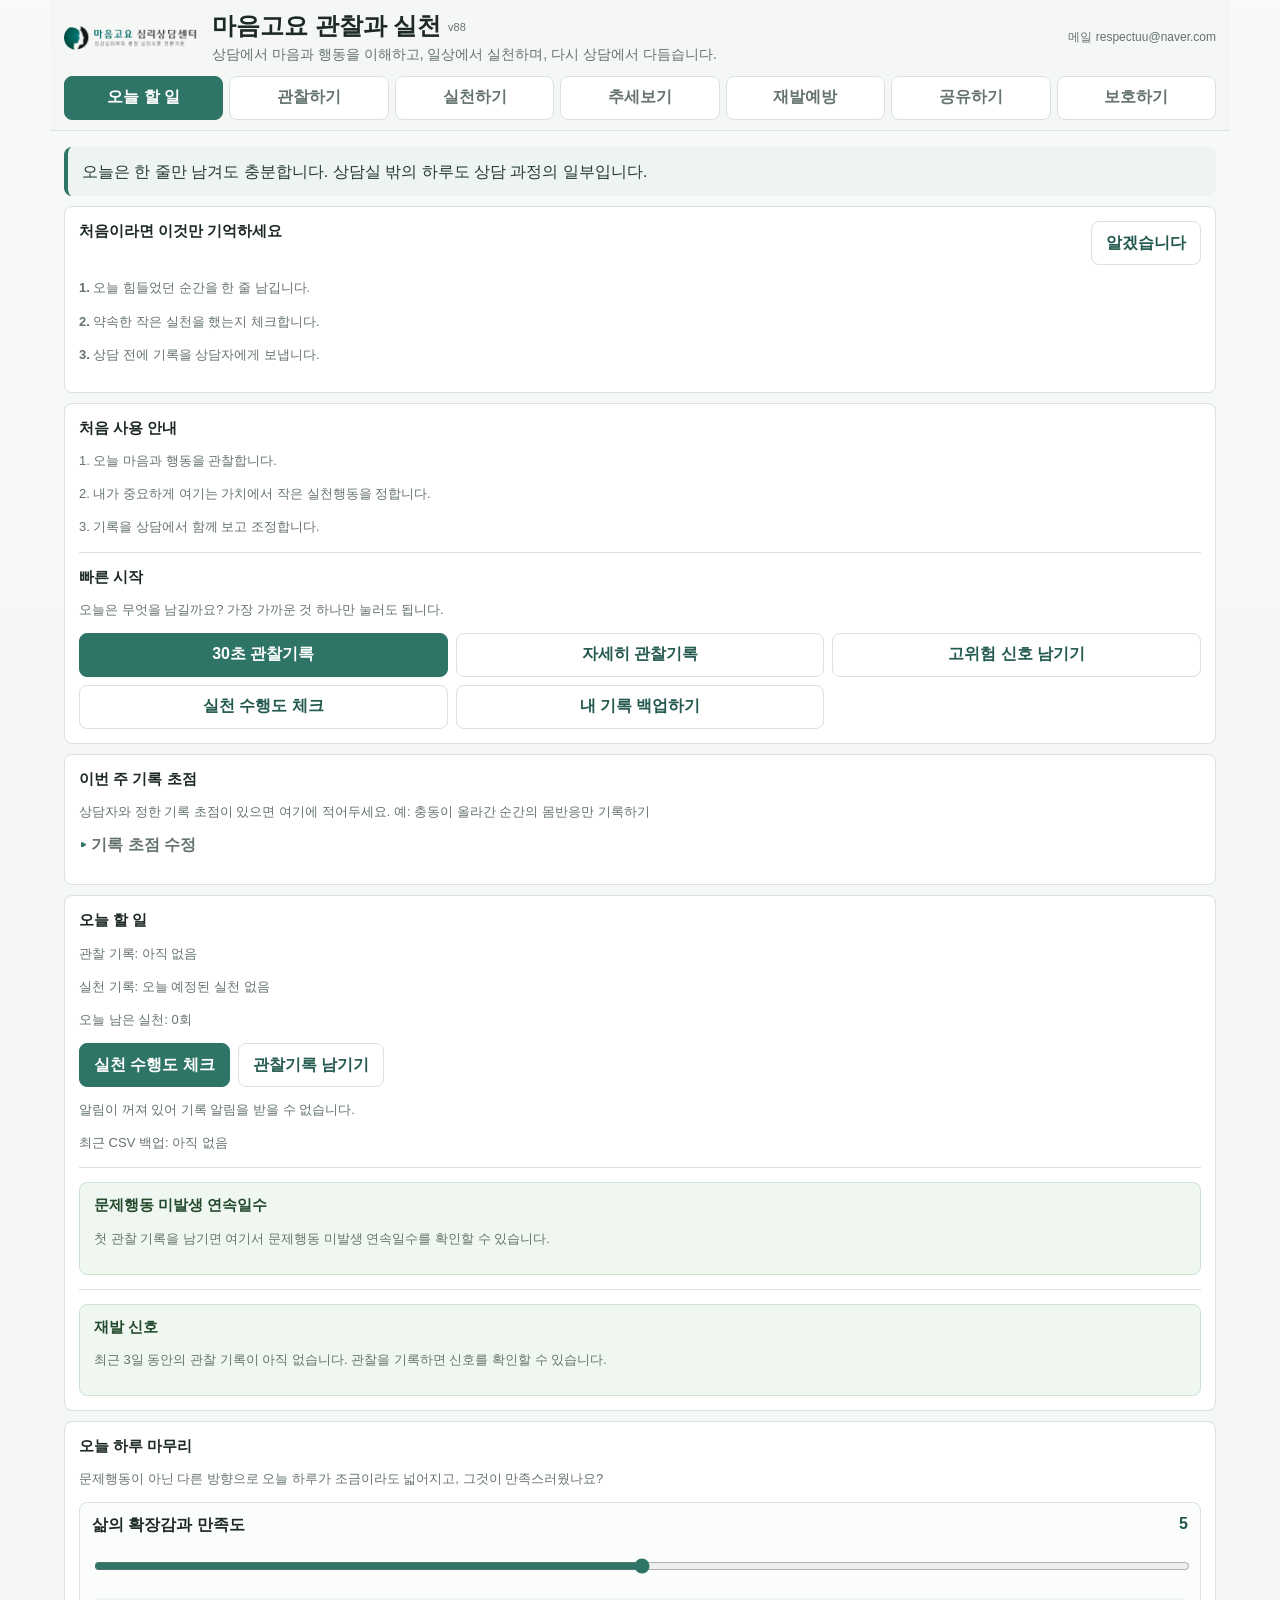
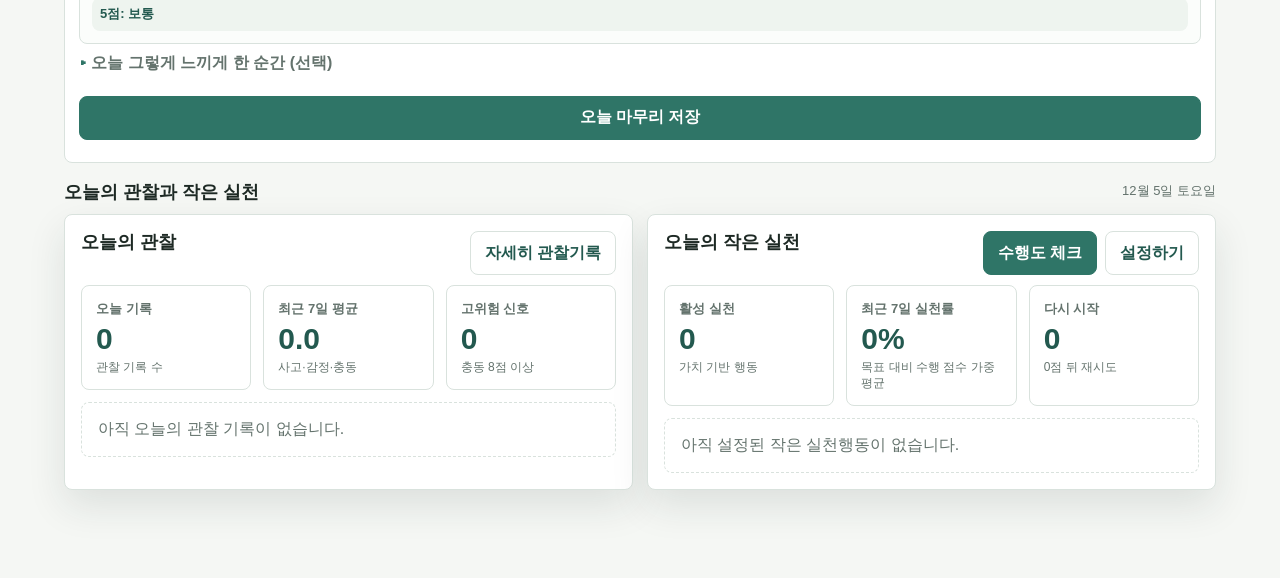
==== commit 7d38743e: "Add files via upload" ====
--- a/maeumgoyo-observe-practice/index.html
+++ b/maeumgoyo-observe-practice/index.html
@@ -54,6 +54,15 @@
         <div class="lead">
           오늘은 한 줄만 남겨도 충분합니다. 상담실 밖의 하루도 상담 과정의 일부입니다.
         </div>
+        <div class="plain-card hidden" id="firstUseGuide" style="margin-top:10px;">
+          <div class="section-head" style="margin-top:0">
+            <h3>처음이라면 이것만 기억하세요</h3>
+            <button class="ghost-btn" type="button" id="dismissFirstUseGuide">알겠습니다</button>
+          </div>
+          <p class="small"><strong>1.</strong> 오늘 힘들었던 순간을 한 줄 남깁니다.</p>
+          <p class="small"><strong>2.</strong> 약속한 작은 실천을 했는지 체크합니다.</p>
+          <p class="small"><strong>3.</strong> 상담 전에 기록을 상담자에게 보냅니다.</p>
+        </div>
         <div class="plain-card" style="margin-top:10px;">
           <h3>처음 사용 안내</h3>
           <p class="small">1. 오늘 마음과 행동을 관찰합니다.</p>
@@ -67,7 +76,7 @@
             <button class="ghost-btn" type="button" data-jump="observe">자세히 관찰기록</button>
             <button class="ghost-btn" type="button" id="quickRisk">고위험 신호 남기기</button>
             <button class="ghost-btn" type="button" id="quickPracticeCheck">실천 수행도 체크</button>
-            <button class="ghost-btn" type="button" id="quickBackup">CSV 백업하기</button>
+            <button class="ghost-btn" type="button" id="quickBackup">내 기록 백업하기</button>
           </div>
         </div>
         <div class="plain-card" style="margin-top:10px;">
@@ -622,9 +631,9 @@
         <div class="grid">
           <div class="card">
             <h2>상담자에게 기록 전달</h2>
-            <p class="small">CSV 저장과 CSV 공유/메일은 상담자가 생활자료를 치료적으로 분석하기 위한 전체 기록 전달 기능입니다.</p>
+            <p class="small">상담자가 생활자료를 치료적으로 분석할 수 있도록 기록 파일을 저장하거나 보냅니다.</p>
             <div class="lead">
-              CSV에는 상담에서 연쇄고리를 함께 이해하기 위한 상황, 생각, 감정, 몸반응, 충동, 문제행동 활성화 수준, 대처와 실천 기록이 포함됩니다.
+              기록 파일에는 상담에서 연쇄고리를 함께 이해하기 위한 상황, 생각, 감정, 몸반응, 충동, 문제행동 활성화 수준, 대처와 실천 기록이 포함됩니다.
             </div>
             <div style="height:10px"></div>
             <div class="plain-card">
@@ -650,17 +659,18 @@
               </div>
             </div>
             <div class="plain-card">
-              <h3>CSV 저장/공유 기준</h3>
-              <p class="small">CSV 저장과 CSV 공유/메일은 미리보기 모드와 무관하게 상담자 치료자료 전체본으로 만들어집니다.</p>
+              <h3>기록 파일 저장/공유 기준</h3>
+              <p class="small">상담자에게 보내는 기록 파일은 미리보기 모드와 무관하게 상담자 치료자료 전체본으로 만들어집니다.</p>
+              <p class="small">파일 형식은 상담자 분석 앱에서 읽을 수 있는 CSV입니다.</p>
               <p class="small">가족 회복요약은 화면에서 내용을 조절해 보여주기 위한 미리보기입니다.</p>
             </div>
             <div class="button-row">
               <button class="solid-btn" id="buildPreview" type="button">공유 미리보기</button>
-              <button class="ghost-btn" id="downloadCsv" type="button">CSV 저장</button>
-              <button class="ghost-btn" id="verifyCsv" type="button">상담자 CSV 구조 점검</button>
+              <button class="ghost-btn" id="downloadCsv" type="button">내 기록 저장하기</button>
+              <button class="ghost-btn" id="verifyCsv" type="button">상담자용 파일 점검</button>
             </div>
             <div style="height:10px"></div>
-            <button class="ghost-btn full" id="downloadFullBackup" type="button">숨긴 기록 포함 전체 CSV 백업</button>
+            <button class="ghost-btn full" id="downloadFullBackup" type="button">숨긴 기록 포함 전체 백업 저장</button>
             <p class="small">전체 백업은 선택한 공유 기간과 무관하게 모든 기록과 보관 상태를 저장합니다.</p>
             <div style="height:12px"></div>
             <div class="form-row">
@@ -685,11 +695,11 @@
             <div id="sharePreview" class="summary-box"></div>
           </div>
           <div class="card">
-            <h2>CSV 가져오기</h2>
-            <p class="small">이 앱에서 새 CSV 구조로 저장한 파일을 다시 불러옵니다. 같은 기기나 새 기기에서 기록을 옮길 때 사용할 수 있습니다.</p>
+            <h2>이전 기록 불러오기</h2>
+            <p class="small">이 앱에서 저장한 기록 파일을 다시 불러옵니다. 같은 기기나 새 기기에서 기록을 옮길 때 사용할 수 있습니다.</p>
             <input class="file-input" id="importFile" type="file" accept=".csv,text/csv">
             <div style="height:10px"></div>
-            <button class="ghost-btn full" id="importCsv" type="button">CSV 가져오기</button>
+            <button class="ghost-btn full" id="importCsv" type="button">이전 기록 불러오기</button>
             <p class="small" id="importInfo"></p>
           </div>
         </div>
--- a/maeumgoyo-observe-practice/style.css
+++ b/maeumgoyo-observe-practice/style.css
@@ -177,6 +177,7 @@
     }
     .solid-btn { background: var(--brand); color: #fff; border-color: var(--brand); }
     .ghost-btn { background: var(--surface); color: var(--brand-dark); border-color: var(--line); }
+    .ghost-btn.active { background: var(--brand); color: #fff; border-color: var(--brand); }
     .danger-btn { background: #fff5f4; color: var(--danger); border-color: #edcac7; }
     .full { width: 100%; }
     .form-row { margin-bottom: 14px; }
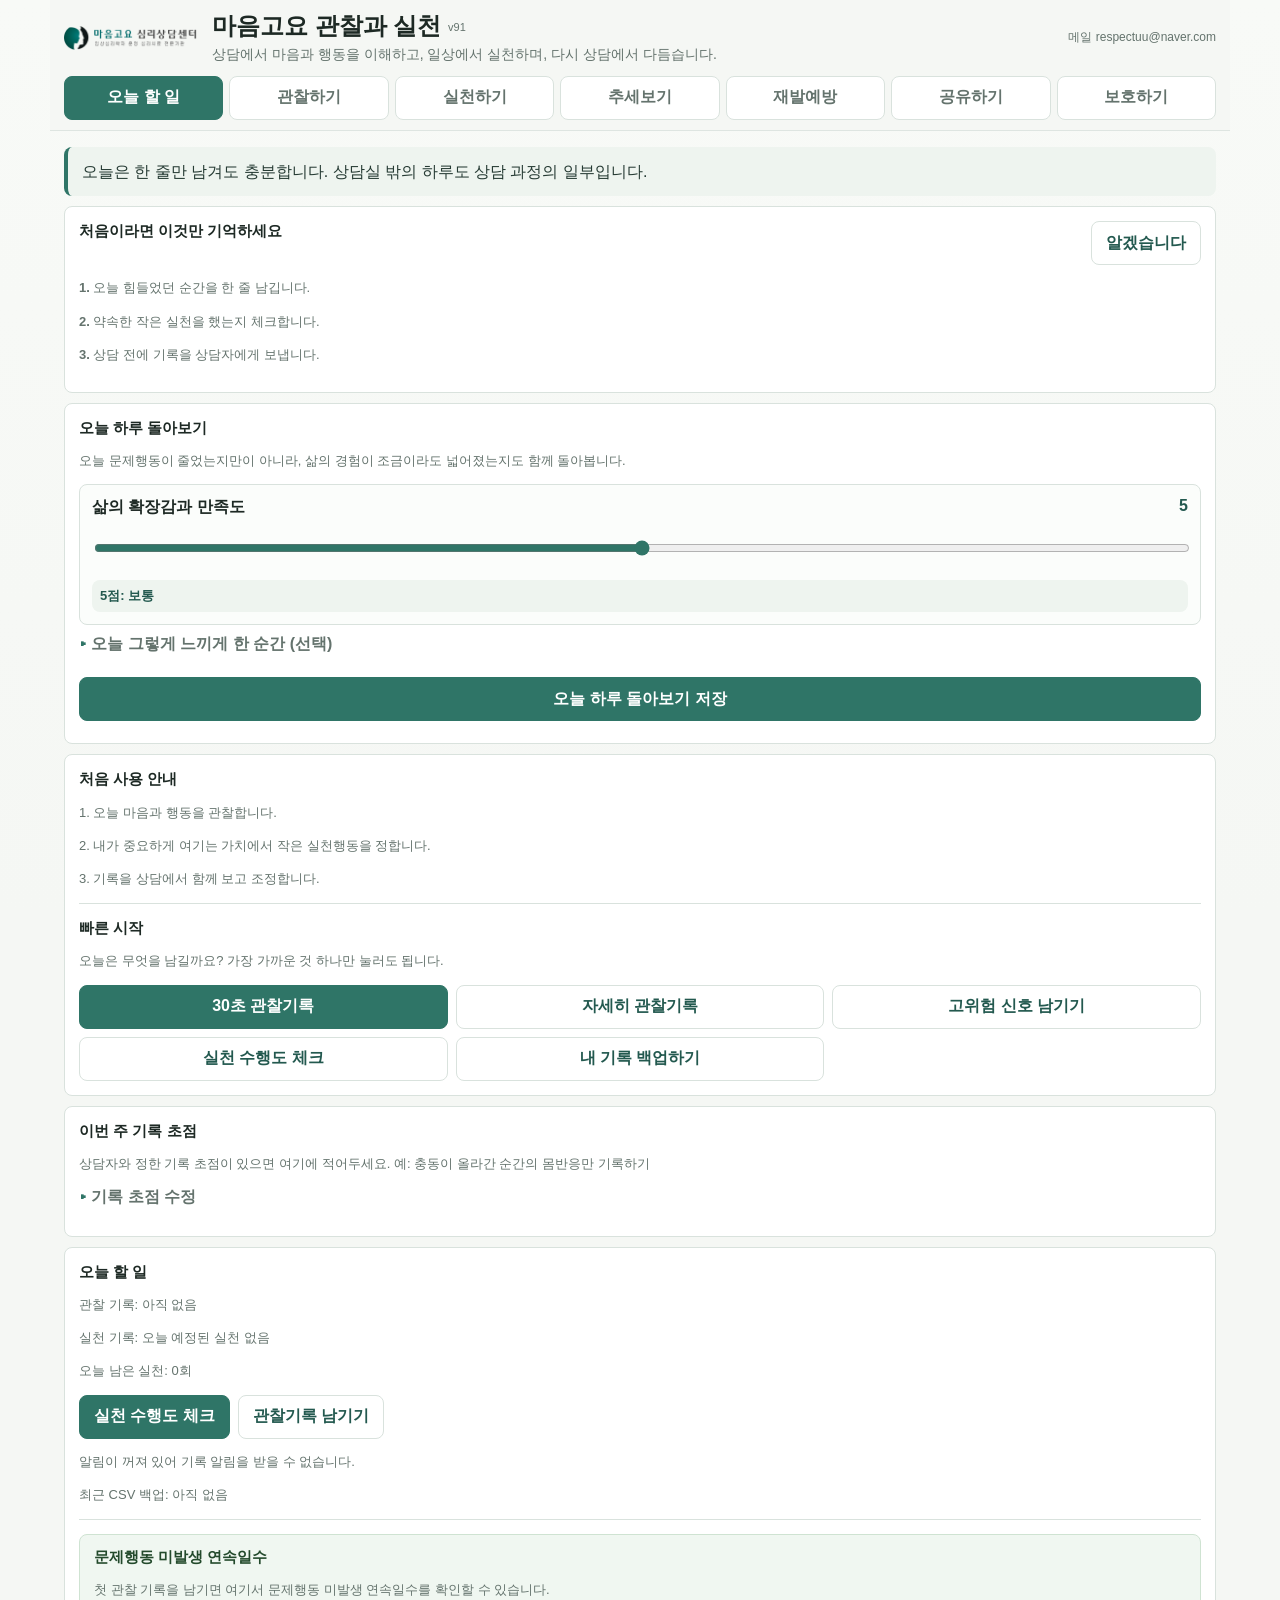
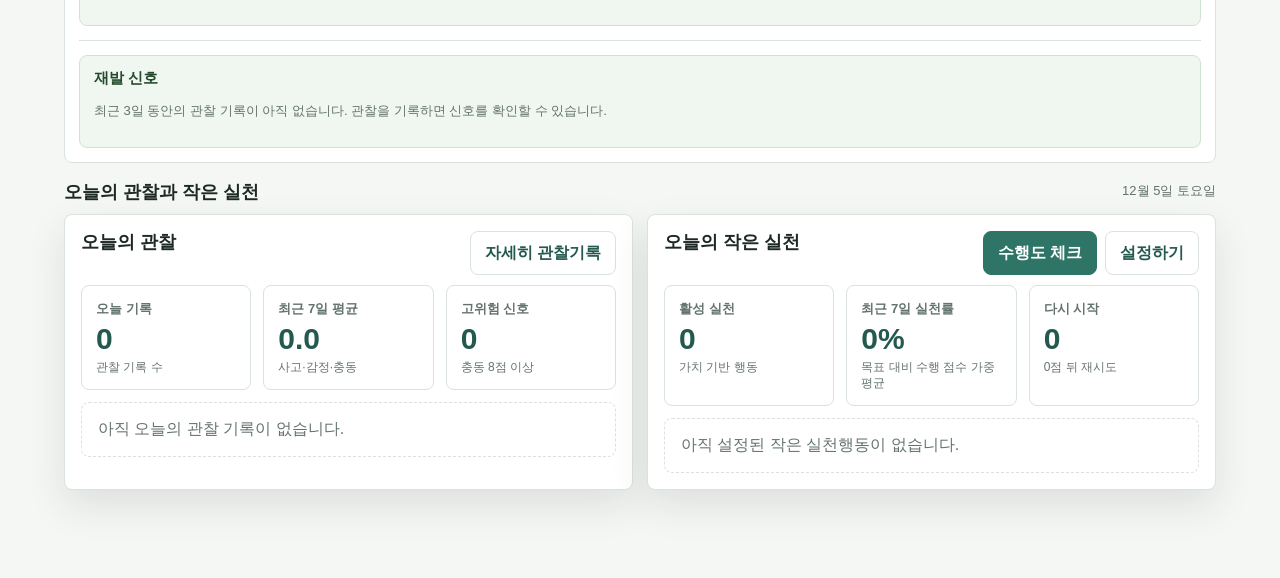
==== commit 5e08adcf: "Add files via upload" ====
--- a/maeumgoyo-observe-practice/index.html
+++ b/maeumgoyo-observe-practice/index.html
@@ -64,6 +64,23 @@
           <p class="small"><strong>3.</strong> 상담 전에 기록을 상담자에게 보냅니다.</p>
         </div>
         <div class="plain-card" style="margin-top:10px;">
+          <h3>오늘 하루 돌아보기</h3>
+          <p class="small">오늘 문제행동이 줄었는지만이 아니라, 삶의 경험이 조금이라도 넓어졌는지도 함께 돌아봅니다.</p>
+          <div class="slider-card">
+            <div class="slider-top"><span>삶의 확장감과 만족도</span><span class="slider-value" id="expansionScoreValue">5</span></div>
+            <input id="expansionScore" type="range" min="0" max="10" value="5" aria-label="삶의 확장감과 만족도">
+            <div class="small score-help" id="expansionScoreHelp"></div>
+          </div>
+          <details class="form-row" id="expansionNoteDetails">
+            <summary>오늘 그렇게 느끼게 한 순간 (선택)</summary>
+            <div style="height:8px"></div>
+            <textarea id="expansionNote" maxlength="160" placeholder="예: 저녁에 오랜만에 친구와 산책"></textarea>
+          </details>
+          <div style="height:8px"></div>
+          <button class="solid-btn full" id="saveDailyCheckin" type="button">오늘 하루 돌아보기 저장</button>
+          <div class="small" id="dailyCheckinStatus" style="margin-top:8px;"></div>
+        </div>
+        <div class="plain-card" style="margin-top:10px;">
           <h3>처음 사용 안내</h3>
           <p class="small">1. 오늘 마음과 행동을 관찰합니다.</p>
           <p class="small">2. 내가 중요하게 여기는 가치에서 작은 실천행동을 정합니다.</p>
@@ -97,23 +114,6 @@
           <div class="card-divider"></div>
           <div id="relapseStatusCard"></div>
         </div>
-        <div class="plain-card" style="margin-top:10px;">
-          <h3>오늘 하루 마무리</h3>
-          <p class="small">문제행동이 아닌 다른 방향으로 오늘 하루가 조금이라도 넓어지고, 그것이 만족스러웠나요?</p>
-          <div class="slider-card">
-            <div class="slider-top"><span>삶의 확장감과 만족도</span><span class="slider-value" id="expansionScoreValue">5</span></div>
-            <input id="expansionScore" type="range" min="0" max="10" value="5" aria-label="삶의 확장감과 만족도">
-            <div class="small score-help" id="expansionScoreHelp"></div>
-          </div>
-          <details class="form-row" id="expansionNoteDetails">
-            <summary>오늘 그렇게 느끼게 한 순간 (선택)</summary>
-            <div style="height:8px"></div>
-            <textarea id="expansionNote" maxlength="160" placeholder="예: 저녁에 오랜만에 친구와 산책"></textarea>
-          </details>
-          <div style="height:8px"></div>
-          <button class="solid-btn full" id="saveDailyCheckin" type="button">오늘 마무리 저장</button>
-          <div class="small" id="dailyCheckinStatus" style="margin-top:8px;"></div>
-        </div>
         <div class="section-head">
           <h2>오늘의 관찰과 작은 실천</h2>
           <span class="small" id="todayLabel"></span>
@@ -207,7 +207,7 @@
             <div style="height:12px"></div>
             <div class="wizard-nav">
               <div class="wizard-nav-top">
-                <div class="wizard-step-title" id="observeStepTitle" aria-live="polite">1 · 문제상황과 촉발단서</div>
+                <div class="wizard-step-title" id="observeStepTitle" aria-live="polite">1 · 경험한 문제와 상황</div>
                 <button class="quick-save-btn" type="button" id="observeQuickSave">지금까지 저장</button>
               </div>
               <div class="wizard-dots" id="observeStepDots" aria-hidden="true">
@@ -234,15 +234,15 @@
                 </div>
               </div>
               <div class="form-row">
-                <label><span class="q-number" aria-hidden="true">2</span>문제 행동 영역</label>
+                <label><span class="q-number" aria-hidden="true">2</span>경험한 문제</label>
                 <div class="chip-row" id="behaviorChips"></div>
                 <div style="height:8px"></div>
-                <input id="behaviorCustom" maxlength="160" placeholder="기타 영역 또는 안전한 별칭 입력. 여러 개면 쉼표로 구분">
-                <div class="small">여기서는 어떤 영역에 대한 감정·생각·충동인지 고릅니다. 여러 영역을 함께 선택할 수 있고, 실제 행동 여부와 정도는 아래 문제행동 활성화 수준에서 기록합니다.</div>
-              </div>
-              <div class="form-row">
-                <label for="situation"><span class="q-number" aria-hidden="true">3</span>문제 촉발 상황</label>
-                <textarea id="situation" maxlength="600" placeholder="어떤 상황에서, 문제되는 생각이나 감정/충동을 느끼고 문제 행동이 자극되었나요? (언제, 어디서, 무슨 일이 있었는지)"></textarea>
+                <input id="behaviorCustom" maxlength="160" placeholder="기타 문제 또는 안전한 별칭 입력. 여러 개면 쉼표로 구분">
+                <div class="small">여기서 경험한 문제란 스트레스, 부정적 감정, 반복되는 생각, 몸반응, 충동, 회피, 관계 갈등, 중독행동 또는 문제행동을 포함합니다.</div>
+              </div>
+              <div class="form-row">
+                <label for="situation"><span class="q-number" aria-hidden="true">3</span>그 문제가 시작된 상황</label>
+                <textarea id="situation" maxlength="600" placeholder="언제, 어디서, 누구와, 어떤 일이 있었나요? 그때 스트레스나 부정적 감정이 어떻게 시작되었나요?"></textarea>
               </div>
               <details class="form-row" id="triggerDetails">
                 <summary>촉발 단서 추가하기 (선택)</summary>
@@ -354,7 +354,7 @@
                 <textarea id="gratitude" maxlength="160" placeholder="오늘 고마웠던 사람, 일, 또는 나에게 고마운 점"></textarea>
               </div>
               <div class="form-row">
-                <label for="insight"><span class="q-number" aria-hidden="true">4</span>오늘 알아차린 점</label>
+                <label for="insight"><span class="q-number" aria-hidden="true">4</span>오늘 배우고 알아차린 점</label>
                 <textarea id="insight" maxlength="800" placeholder="기록을 보며 알아차린 점은 무엇인가요?"></textarea>
               </div>
               <div class="form-row">
@@ -530,52 +530,34 @@
             <button type="button" data-days="all">전체</button>
           </div>
         </div>
-        <div id="weeklyHighlights" style="margin-bottom:12px;"></div>
-        <div class="plain-card" style="margin-bottom:12px;">
-          <h3>문제행동 캘린더</h3>
-          <p class="small">최근 10주를 한눈에 봅니다. 기록이 없는 날은 실패로 세지 않습니다.</p>
-          <div id="problemBehaviorCalendar" style="margin-top:8px;"></div>
-          <div class="card-divider"></div>
-          <h3>삶의 확장감과 만족도 추이</h3>
-          <p class="small">문제행동이 줄어드는 것과 삶이 넓어지는 것은 다른 질문입니다. 두 그래프를 나란히 비교해보세요.</p>
-          <div id="expansionTrend" style="margin-top:8px;"></div>
-        </div>
-        <div class="plain-card" style="margin-bottom:12px;">
-          <h3>걱정 확인</h3>
-          <p class="small">기록해둔 걱정이 실제로 어떻게 됐는지 돌아봅니다. 생각이 맞았는지 틀렸는지를 따지려는 것이 아니라, 예상과 실제 사이의 차이를 있는 그대로 보기 위한 것입니다.</p>
-          <div id="worrySummary" style="margin-top:8px;"></div>
-          <div id="worryPendingList" class="list" style="margin-top:10px;"></div>
-        </div>
-        <details class="plain-card">
-          <summary style="cursor:pointer; font-weight:800;">더 자세히 살펴보기 (그래프 · 패턴 요약)</summary>
-          <div style="height:10px"></div>
-          <div class="grid">
-            <div class="card">
-              <h2>관찰과 실천 함께 보기</h2>
-              <p class="small">완벽한 성공보다 변화의 방향을 봅니다.</p>
-              <div id="trendLineChart"></div>
-              <div id="trendMovingAverage" class="trend-bars" style="margin-top:12px;"></div>
-              <details class="form-row" style="margin-top:10px;">
-                <summary>일별 상세 보기</summary>
-                <div style="height:8px"></div>
-                <div id="trendBars" class="trend-bars"></div>
-              </details>
-            </div>
-            <div class="card">
-              <h2>패턴 요약</h2>
-              <div id="patternSummary" class="summary-box"></div>
-            </div>
-          </div>
-          <div class="plain-card" style="margin-top:14px;">
-            <h3>감정·충동 산점도</h3>
-            <p class="small">감정과 충동이 함께 얼마나 높았는지, 그리고 그 순간 문제행동이 있었는지를 한 화면에서 봅니다.</p>
-            <div id="emotionUrgeScatter" style="margin-top:8px;"></div>
-          </div>
-          <div class="plain-card" style="margin-top:14px;">
-            <h3>촉발 단서와 충동의 관계</h3>
-            <div id="triggerCorrelation"></div>
-          </div>
-        </details>
+        <div class="lead">
+          추세보기는 진단이나 평가가 아니라, 내가 요즘 어떤 흐름 속에 있는지 가볍게 확인하는 화면입니다. 자세한 분석은 상담 시간에 함께 다룹니다.
+        </div>
+        <div class="grid">
+          <div class="card">
+            <h2>이번 기간 한눈에 보기</h2>
+            <div id="trendSimpleSummary"></div>
+          </div>
+          <div class="card">
+            <h2>마음 흐름</h2>
+            <p class="small">감정과 충동이 높고 낮았던 흐름만 간단히 봅니다.</p>
+            <div id="trendSimpleMind"></div>
+          </div>
+          <div class="card">
+            <h2>삶의 경험 확장</h2>
+            <p class="small">문제가 줄었는지만이 아니라 삶의 경험이 조금이라도 넓어졌는지 확인합니다.</p>
+            <div id="trendSimpleExpansion"></div>
+          </div>
+          <div class="card">
+            <h2>작은 실천</h2>
+            <p class="small">완벽하게 했는지보다 다시 시도하고 이어가는 흐름을 봅니다.</p>
+            <div id="trendSimplePractice"></div>
+          </div>
+          <div class="card">
+            <h2>상담에서 함께 볼 질문</h2>
+            <div id="trendSimpleQuestions"></div>
+          </div>
+        </div>
       </section>
 
       <section class="view" id="relapseView">
@@ -776,7 +758,7 @@
           </div>
           <div class="card">
             <h2>안전한 언어 설정 (화면 표시용)</h2>
-            <p class="small">문제 행동 영역은 원래 이름 그대로 자유롭게 선택할 수 있습니다. 다만 화면에 그 단어가 그대로 보이는 것이 부담스럽다면, 항목별로 별칭을 지정해 화면에는 별칭만 보이도록 할 수 있습니다. CSV로 상담자에게 전달되는 실제 자료는 항목 이름이 그대로 유지되어 분석에는 영향이 없습니다.</p>
+            <p class="small">경험한 문제 항목은 원래 이름 그대로 자유롭게 선택할 수 있습니다. 다만 화면에 그 단어가 그대로 보이는 것이 부담스럽다면, 항목별로 별칭을 지정해 화면에는 별칭만 보이도록 할 수 있습니다. CSV로 상담자에게 전달되는 실제 자료는 항목 이름이 그대로 유지되어 분석에는 영향이 없습니다.</p>
             <div class="form-row">
               <label for="aliasTarget">별칭을 적용할 항목</label>
               <select id="aliasTarget"></select>
--- a/maeumgoyo-observe-practice/style.css
+++ b/maeumgoyo-observe-practice/style.css
@@ -298,6 +298,66 @@
       line-height: 1.6;
       min-height: 180px;
     }
+    .simple-summary { min-height: 0; margin-top: 10px; }
+    .simple-metric-grid {
+      display: grid;
+      grid-template-columns: repeat(4, 1fr);
+      gap: 8px;
+    }
+    .simple-metric-grid div {
+      border: 1px solid var(--line);
+      border-radius: 8px;
+      background: #fbfdfb;
+      padding: 10px;
+      min-width: 0;
+    }
+    .simple-metric-grid strong {
+      display: block;
+      font-size: 22px;
+      color: var(--brand-dark);
+      line-height: 1.1;
+    }
+    .simple-metric-grid span {
+      display: block;
+      margin-top: 4px;
+      color: var(--muted);
+      font-size: 12px;
+      font-weight: 800;
+    }
+    .simple-trend-list { display: grid; gap: 8px; margin-top: 10px; }
+    .simple-trend-row {
+      display: grid;
+      grid-template-columns: 50px minmax(0, 1fr) 112px;
+      gap: 8px;
+      align-items: center;
+    }
+    .simple-trend-label,
+    .simple-trend-note {
+      color: var(--muted);
+      font-size: 12px;
+      font-weight: 800;
+    }
+    .simple-trend-note { text-align: right; }
+    .simple-trend-track {
+      height: 12px;
+      border-radius: 999px;
+      background: var(--surface-2);
+      overflow: hidden;
+    }
+    .simple-trend-fill {
+      height: 100%;
+      border-radius: 999px;
+      background: var(--brand);
+    }
+    .simple-trend-fill.mind { background: var(--danger); }
+    .simple-trend-fill.expansion { background: var(--brand); }
+    .simple-trend-fill.practice { background: var(--accent); }
+    .simple-question-list {
+      margin: 0;
+      padding-left: 20px;
+      line-height: 1.65;
+    }
+    .simple-question-list li { margin-bottom: 6px; }
     .backup-warning { color: var(--danger); font-weight: 800; }
     .toast {
       position: fixed;
@@ -357,4 +417,7 @@
       .record-actions { display: grid; grid-template-columns: 1fr; }
       .record-actions button { width: 100%; }
       .chart-wrap { height: 280px; }
-    }
+      .simple-metric-grid { grid-template-columns: repeat(2, 1fr); }
+      .simple-trend-row { grid-template-columns: 44px minmax(0, 1fr); }
+      .simple-trend-note { grid-column: 2; text-align: left; }
+    }
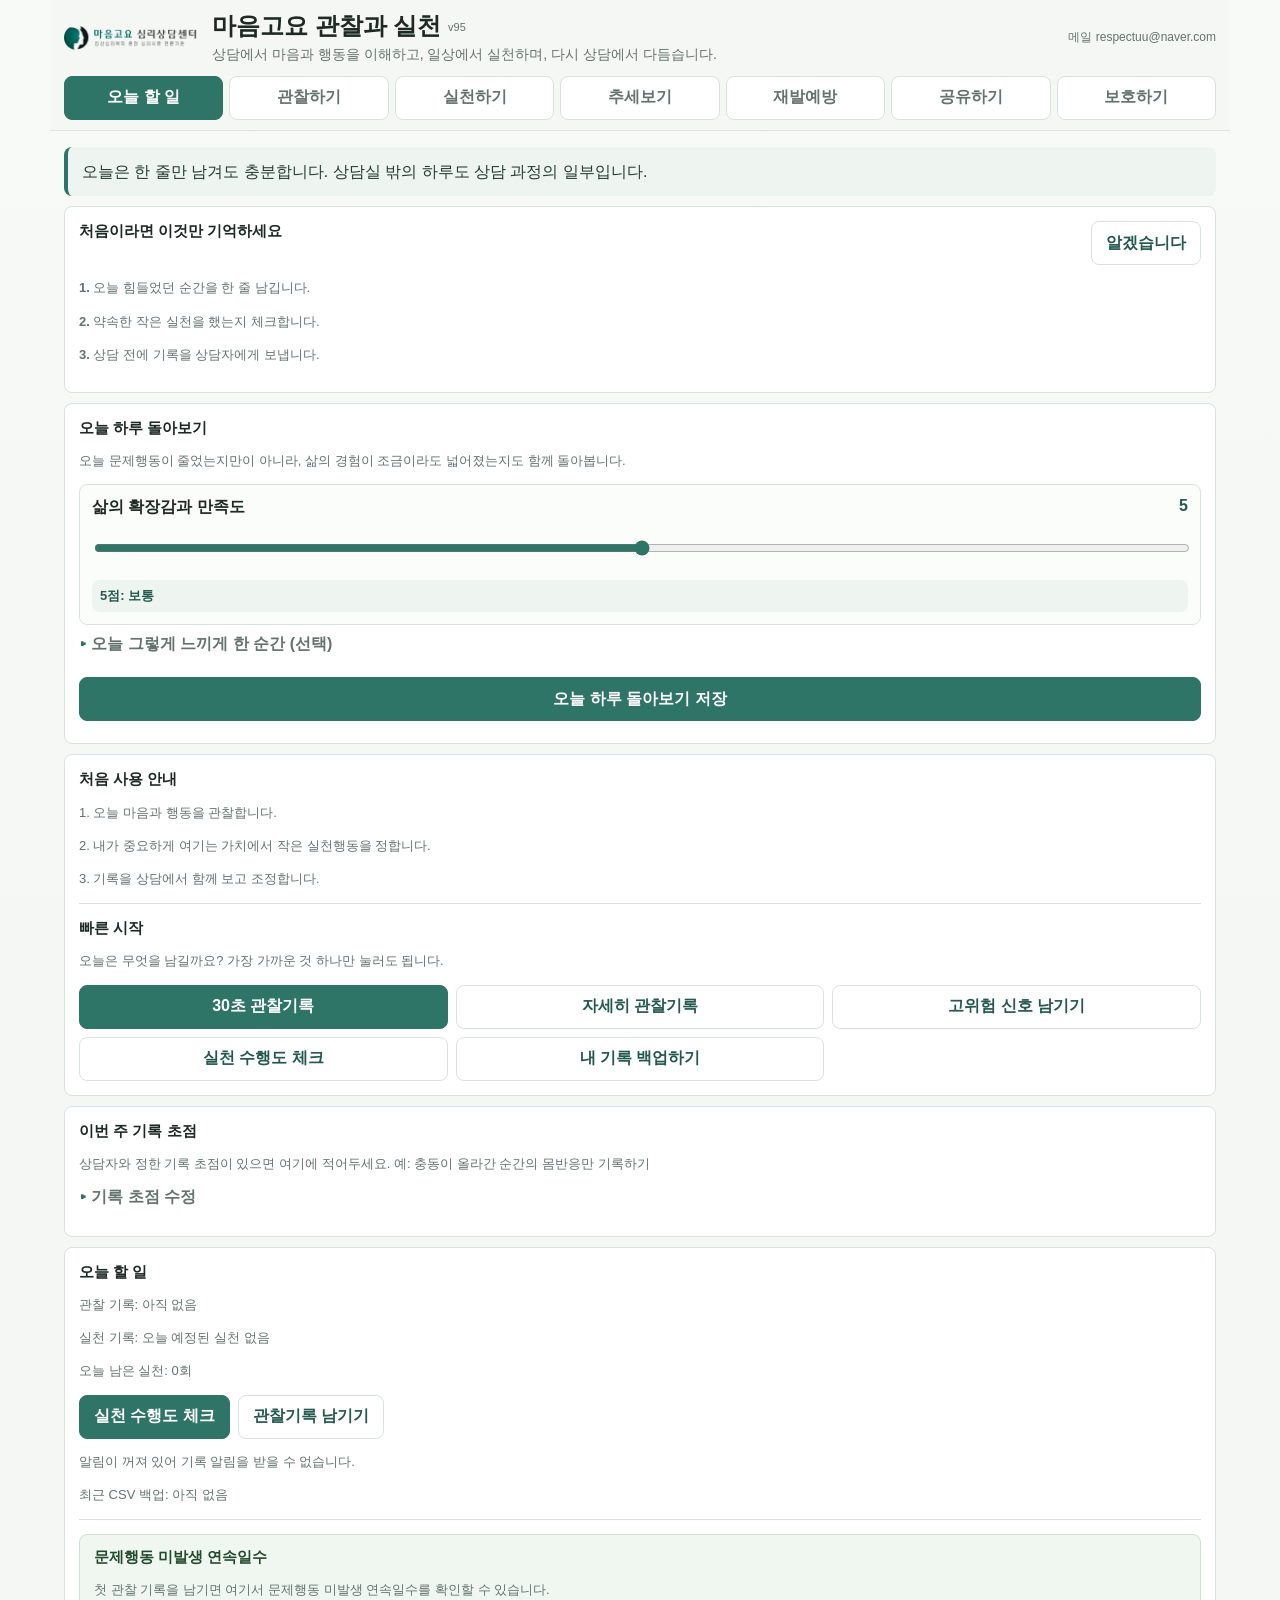
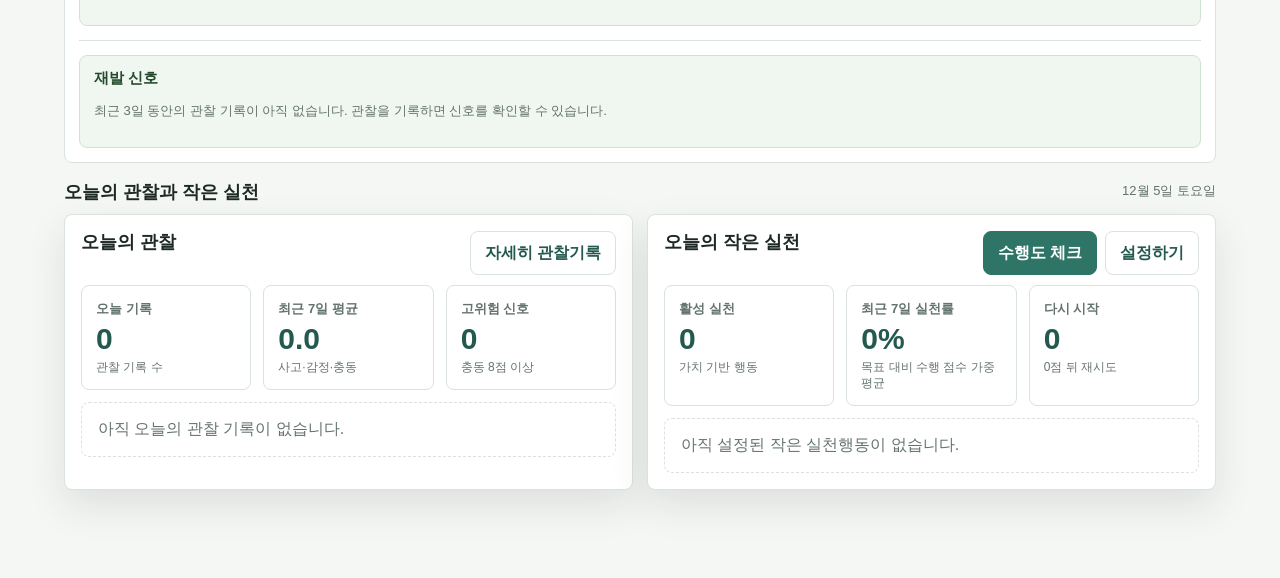
==== commit 70967f51: "Add files via upload" ====
--- a/maeumgoyo-observe-practice/index.html
+++ b/maeumgoyo-observe-practice/index.html
@@ -182,29 +182,6 @@
             <input type="hidden" id="observeId">
             <h2>관찰 기록</h2>
             <p class="small">감정, 생각, 몸 반응, 충동과 문제 행동의 흐름을 기록합니다. 정직한 기록은 심판이 아니라 치료 자료입니다.</p>
-            <div class="lead">
-              모든 칸을 채우지 않아도 됩니다. 오늘 가장 선명한 것 하나만 남겨도 상담에서 함께 다룰 수 있습니다.
-            </div>
-            <div class="lead">
-              지금 혼자 버티기 어렵다면 기록을 마치려고 애쓰기보다 가까운 사람이나 상담자에게 먼저 연락하세요.
-            </div>
-            <div style="height:10px"></div>
-            <div class="safety-card">
-              <h3>고위험일 때 먼저 할 일</h3>
-              <p class="small">1. 지금 있는 장소를 조금 더 안전한 곳으로 옮깁니다.</p>
-              <p class="small">2. 10분만 행동을 늦추고, 물 한 컵이나 천천히 호흡을 먼저 합니다.</p>
-              <p class="small">3. 혼자 버티기 어렵다면 아래 연락처로 바로 연락합니다.</p>
-              <div id="safetyContactsInline" style="margin-top:8px;"></div>
-            </div>
-            <div class="safety-card hidden" id="riskFollowup">
-              <h3>지금 확인할 안전 행동</h3>
-              <label class="checkline"><input type="checkbox"> 조금 더 안전한 장소로 이동했습니다.</label>
-              <label class="checkline"><input type="checkbox"> 10분만 늦추고 물 또는 호흡을 먼저 했습니다.</label>
-              <label class="checkline"><input type="checkbox"> 아래 연락처 중 한 곳에 연락했거나, 연락할 곳을 확인했습니다.</label>
-              <div id="safetyContactsInlineRisk" style="margin-top:8px;"></div>
-            </div>
-            <div class="hidden" id="relapseFollowup" style="margin-top:12px;"></div>
-            <div style="height:12px"></div>
             <div class="wizard-nav">
               <div class="wizard-nav-top">
                 <div class="wizard-step-title" id="observeStepTitle" aria-live="polite">1 · 경험한 문제와 상황</div>
@@ -225,23 +202,28 @@
                 <input id="observeDate" type="date" required>
               </div>
               <div class="form-row">
-                <label><span class="q-number" aria-hidden="true">1</span>기록 방식</label>
+                <label><span class="q-number" aria-hidden="true">1</span>기록 시점</label>
                 <div class="segmented" id="observeModeButtons">
                   <button type="button" data-value="오전">오전</button>
                   <button type="button" data-value="오후">오후</button>
                   <button type="button" data-value="저녁" class="active">저녁</button>
-                  <button type="button" data-value="충동 발생">충동 발생</button>
-                </div>
-              </div>
-              <div class="form-row">
-                <label><span class="q-number" aria-hidden="true">2</span>경험한 문제</label>
+                  <button type="button" data-value="감정/충동 발생 시점">감정/충동 발생 시점</button>
+                </div>
+              </div>
+              <div class="form-row">
+                <label><span class="q-number" aria-hidden="true">2</span>지금 관찰·기록하려는 문제는 무엇인가요?</label>
                 <div class="chip-row" id="behaviorChips"></div>
                 <div style="height:8px"></div>
-                <input id="behaviorCustom" maxlength="160" placeholder="기타 문제 또는 안전한 별칭 입력. 여러 개면 쉼표로 구분">
-                <div class="small">여기서 경험한 문제란 스트레스, 부정적 감정, 반복되는 생각, 몸반응, 충동, 회피, 관계 갈등, 중독행동 또는 문제행동을 포함합니다.</div>
-              </div>
-              <div class="form-row">
-                <label for="situation"><span class="q-number" aria-hidden="true">3</span>그 문제가 시작된 상황</label>
+                <input id="behaviorCustom" maxlength="160" placeholder="직접 입력. 여러 개면 쉼표로 구분">
+                <div class="small">도박이나 성(sex)을 선택해도 그것이 꼭 행동을 했다는 뜻은 아닙니다. 생각, 감정, 충동, 행동 중 무엇으로 경험되었는지는 아래에서 다시 고릅니다.</div>
+              </div>
+              <div class="form-row">
+                <label><span class="q-number" aria-hidden="true">3</span>이 문제는 지금 어떤 영역에 가장 가깝나요?</label>
+                <div class="chip-row" id="problemDomainChips"></div>
+                <div class="small" id="problemAutofillGuide">선택한 문제에 따라 가까운 중심을 먼저 표시합니다. 지금 경험에 더 맞게 바꿔도 됩니다.</div>
+              </div>
+              <div class="form-row">
+                <label for="situation"><span class="q-number" aria-hidden="true">4</span>이 문제가 발생한 구체적 상황?</label>
                 <textarea id="situation" maxlength="600" placeholder="언제, 어디서, 누구와, 어떤 일이 있었나요? 그때 스트레스나 부정적 감정이 어떻게 시작되었나요?"></textarea>
               </div>
               <details class="form-row" id="triggerDetails">
@@ -290,15 +272,6 @@
                 <div style="height:8px"></div>
                 <input id="bodyCustom" maxlength="10" placeholder="기타 몸 반응 10자 이내">
               </div>
-              <details class="form-row" id="avoidanceDetails">
-                <summary>오늘의 회피 신호 추가하기 (선택)</summary>
-                <div style="height:8px"></div>
-                <div class="small">문제 행동과 별개로, 활동이 줄어들고 있다는 신호도 회복에 중요한 정보입니다.</div>
-                <div style="height:6px"></div>
-                <div class="chip-row" id="avoidanceChips"></div>
-                <div style="height:8px"></div>
-                <input id="avoidanceCustom" maxlength="160" placeholder="기타 회피 신호. 여러 개면 쉼표로 구분">
-              </details>
             </div>
             <div class="section-block wizard-step" data-step="2">
               <div class="form-row">
@@ -335,12 +308,21 @@
                   <input id="actionLevel" type="range" min="0" max="5" value="0" aria-label="문제행동 활성화 수준">
                   <div class="small score-help" id="actionLevelHelp"></div>
                 </div>
+                <details class="form-row" id="avoidanceDetails">
+                  <summary>오늘의 회피 신호 추가하기 (선택)</summary>
+                  <div style="height:8px"></div>
+                  <div class="small">문제행동과 별개로, 활동이 줄어들고 있다는 신호도 회복에 중요한 정보입니다.</div>
+                  <div style="height:6px"></div>
+                  <div class="chip-row" id="avoidanceChips"></div>
+                  <div style="height:8px"></div>
+                  <input id="avoidanceCustom" maxlength="160" placeholder="기타 회피 신호. 여러 개면 쉼표로 구분">
+                </details>
               </div>
             </div>
             <div class="section-block wizard-step" data-step="3">
               <div class="form-row">
                 <label for="coping"><span class="q-number" aria-hidden="true">1</span>대처행동</label>
-                <textarea id="coping" maxlength="600" placeholder="멈춤, 한 걸음 뒤로, 호흡, 장소 바꾸기, 연락하기 등"></textarea>
+                <textarea id="coping" maxlength="600" placeholder="문제행동을 대체하였던 행동: 현재 행동 멈추기, 한 걸음 뒤로 물러서기, 느린 호흡, 장소 바꾸기, 연락하기 등"></textarea>
               </div>
               <div class="form-row">
                 <label><span class="q-number" aria-hidden="true">2</span>대처 후 도움 정도</label>
@@ -350,32 +332,30 @@
                 </div>
               </div>
               <div class="form-row">
-                <label for="gratitude"><span class="q-number" aria-hidden="true">3</span>감사 기록</label>
-                <textarea id="gratitude" maxlength="160" placeholder="오늘 고마웠던 사람, 일, 또는 나에게 고마운 점"></textarea>
-              </div>
-              <div class="form-row">
-                <label for="insight"><span class="q-number" aria-hidden="true">4</span>오늘 배우고 알아차린 점</label>
-                <textarea id="insight" maxlength="800" placeholder="기록을 보며 알아차린 점은 무엇인가요?"></textarea>
-              </div>
-              <div class="form-row">
-                <label><span class="q-number" aria-hidden="true">5</span>오늘 지키고 싶은 내 삶의 가치</label>
-                <div class="chip-row" id="valueChips"></div>
-                <div style="height:8px"></div>
-                <input id="valueCustom" maxlength="40" placeholder="직접 입력">
-              </div>
-              <div class="form-row">
-                <label for="valueActionDraft"><span class="q-number" aria-hidden="true">6</span>그 가치를 위한 아주 작은 실천행동</label>
-                <textarea id="valueActionDraft" maxlength="160" placeholder="예: 저녁 식사 후 운동화 신고 집 앞 3분 걷기"></textarea>
-                <div class="small">이 칸은 오늘의 기록으로만 저장됩니다. 반복 추적하고 싶다면 아래 "이 가치로 실천행동 만들기"를 눌러 실천하기에서 등록하세요.</div>
-              </div>
-            </div>
-            <button class="ghost-btn full hidden" type="button" id="sendToPractice" style="margin-top:12px;">이 가치로 실천행동 만들기</button>
-            <p class="small hidden" id="sendToPracticeHint" style="margin-top:6px;">위 버튼을 누르면 실천하기 화면으로 이동해 가치와 행동이 미리 채워집니다. 빈도·하루 횟수를 정하고 "실천행동 저장"까지 눌러야 반복 추적됩니다.</p>
+                <label for="insight"><span class="q-number" aria-hidden="true">3</span>이번 기록을 남기며 알게 된 점</label>
+                <textarea id="insight" maxlength="800" placeholder="정답처럼 쓰지 않아도 됩니다. 감정, 생각, 충동, 대처 중 새롭게 보인 것을 한 줄만 적어도 충분합니다."></textarea>
+              </div>
+            </div>
             <div class="wizard-bottom-nav">
               <button class="ghost-btn" type="button" id="observeStepBack">이전</button>
               <button class="solid-btn full" type="button" id="observeStepNext">다음</button>
               <button class="solid-btn full hidden" type="submit" id="observeStepSave">관찰 저장</button>
             </div>
+            <div class="safety-card">
+              <h3>고위험일 때 먼저 할 일</h3>
+              <p class="small">1. 지금 있는 장소를 조금 더 안전한 곳으로 옮깁니다.</p>
+              <p class="small">2. 10분만 행동을 늦추고, 물 한 컵이나 천천히 호흡을 먼저 합니다.</p>
+              <p class="small">3. 혼자 버티기 어렵다면 아래 연락처로 바로 연락합니다.</p>
+              <div id="safetyContactsInline" style="margin-top:8px;"></div>
+            </div>
+            <div class="safety-card hidden" id="riskFollowup">
+              <h3>지금 확인할 안전 행동</h3>
+              <label class="checkline"><input type="checkbox"> 조금 더 안전한 장소로 이동했습니다.</label>
+              <label class="checkline"><input type="checkbox"> 10분만 늦추고 물 또는 호흡을 먼저 했습니다.</label>
+              <label class="checkline"><input type="checkbox"> 아래 연락처 중 한 곳에 연락했거나, 연락할 곳을 확인했습니다.</label>
+              <div id="safetyContactsInlineRisk" style="margin-top:8px;"></div>
+            </div>
+            <div class="hidden" id="relapseFollowup" style="margin-top:12px;"></div>
           </form>
 
           <div class="card">
@@ -401,8 +381,8 @@
         <div class="grid">
           <form class="card" id="practiceForm">
             <input type="hidden" id="practiceId">
-            <h2>작은 실천행동 설정</h2>
-            <p class="small">가치 기반 작은 실천행동은 평소의 자동반응, 회피, 충동이 좁혀놓은 삶에서 벗어나 내가 중요하게 여기는 방향으로 경험을 조금 넓히는 행동입니다.</p>
+            <h2>문제를 줄이는 것에서 멈추지 않고, 삶의 경험을 넓히는 작은 행동을 반복합니다.</h2>
+            <p class="small">가치 기반 작은 실천행동은 평소의 자동반응, 회피, 충동이 좁혀놓은 삶에서 벗어나 내가 중요하게 여기는 방향으로 삶의 경험을 조금 넓히는 행동입니다.</p>
             <div class="wizard-nav">
               <div class="wizard-nav-top">
                 <div class="wizard-step-title" id="practiceStepTitle" aria-live="polite">1 · 가치와 실천행동</div>
@@ -428,7 +408,7 @@
                 <textarea id="practiceName" maxlength="160" placeholder="언제, 어디서, 무엇을 할지 작게 적습니다."></textarea>
               </div>
               <div class="form-row">
-                <label for="practiceReason">이 행동이 내 경험을 넓혀주는 이유(선택)</label>
+                <label for="practiceReason">이 행동이 내 삶의 경험을 넓혀주는 이유(선택)</label>
                 <textarea id="practiceReason" maxlength="600" placeholder="문제 행동이 좁힌 삶에서 어느 방향으로 한 걸음 넓어지나요?"></textarea>
               </div>
             </div>
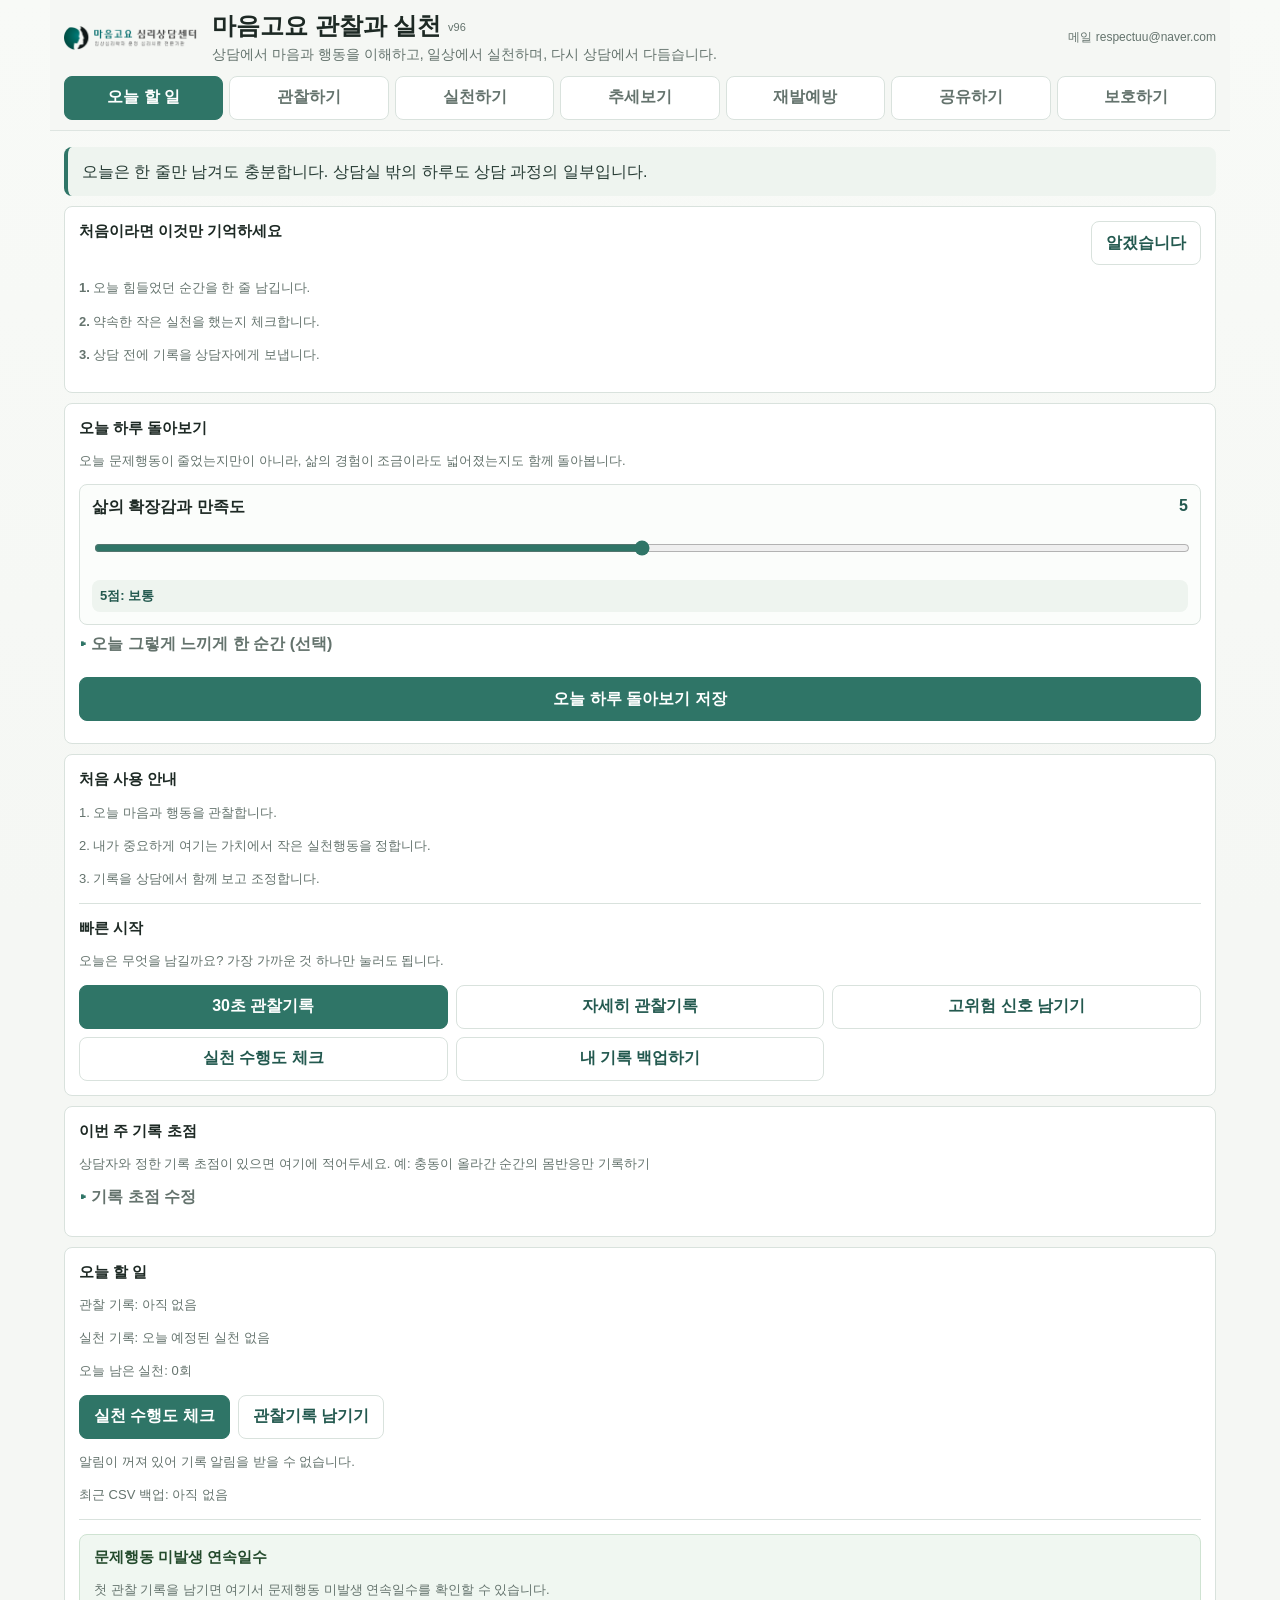
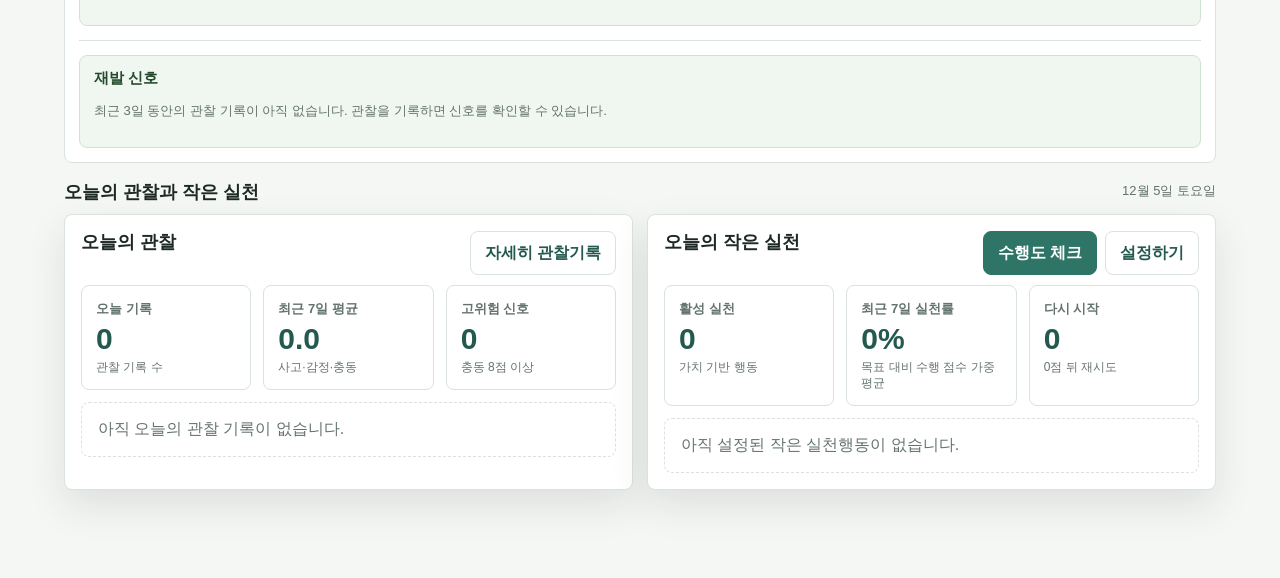
==== commit 9ee5accd: "Add files via upload" ====
--- a/maeumgoyo-observe-practice/index.html
+++ b/maeumgoyo-observe-practice/index.html
@@ -417,10 +417,9 @@
                 <label><span class="q-number" aria-hidden="true">1</span>실천행동의 매주 빈도</label>
                 <select id="frequency">
                   <option value="daily">매일</option>
-                  <option value="3week">주 3일</option>
-                  <option value="1week">주 1일</option>
                   <option value="custom">맞춤 요일</option>
                 </select>
+                <div class="small">맞춤 요일은 매주 초에 계획을 검토하고 필요하면 수정할 수 있습니다.</div>
               </div>
               <div class="form-row" id="customDaysRow" style="display:none">
                 <label>맞춤 요일</label>
@@ -434,15 +433,15 @@
               <div class="form-row">
                 <label for="reminderMode"><span class="q-number" aria-hidden="true">3</span>알림 방식</label>
                 <select id="reminderMode">
-                  <option value="morning">매일 아침에 하루 일정 알림</option>
-                  <option value="times">정해진 시간마다 알림</option>
+                  <option value="morning">실천 예정일 오전 8시 알림</option>
+                  <option value="times">실천 예정일의 지정 시간 알림</option>
                   <option value="none">알림 사용 안 함</option>
                 </select>
               </div>
               <div class="form-row" id="reminderTimesRow" style="display:none">
                 <label for="reminderTimes">알림 시간</label>
                 <input id="reminderTimes" maxlength="48" placeholder="예: 08:00, 20:00">
-                <div class="small">하루 여러 번 실천하기로 했다면 시간도 여러 개 입력할 수 있습니다.</div>
+                <div class="small">선택한 실천 예정일에만 알림이 울립니다. 하루 여러 번 실천한다면 시간도 여러 개 입력할 수 있습니다.</div>
               </div>
               <div class="form-row">
                 <button class="ghost-btn full" id="requestNotification" type="button">알림 권한 요청</button>
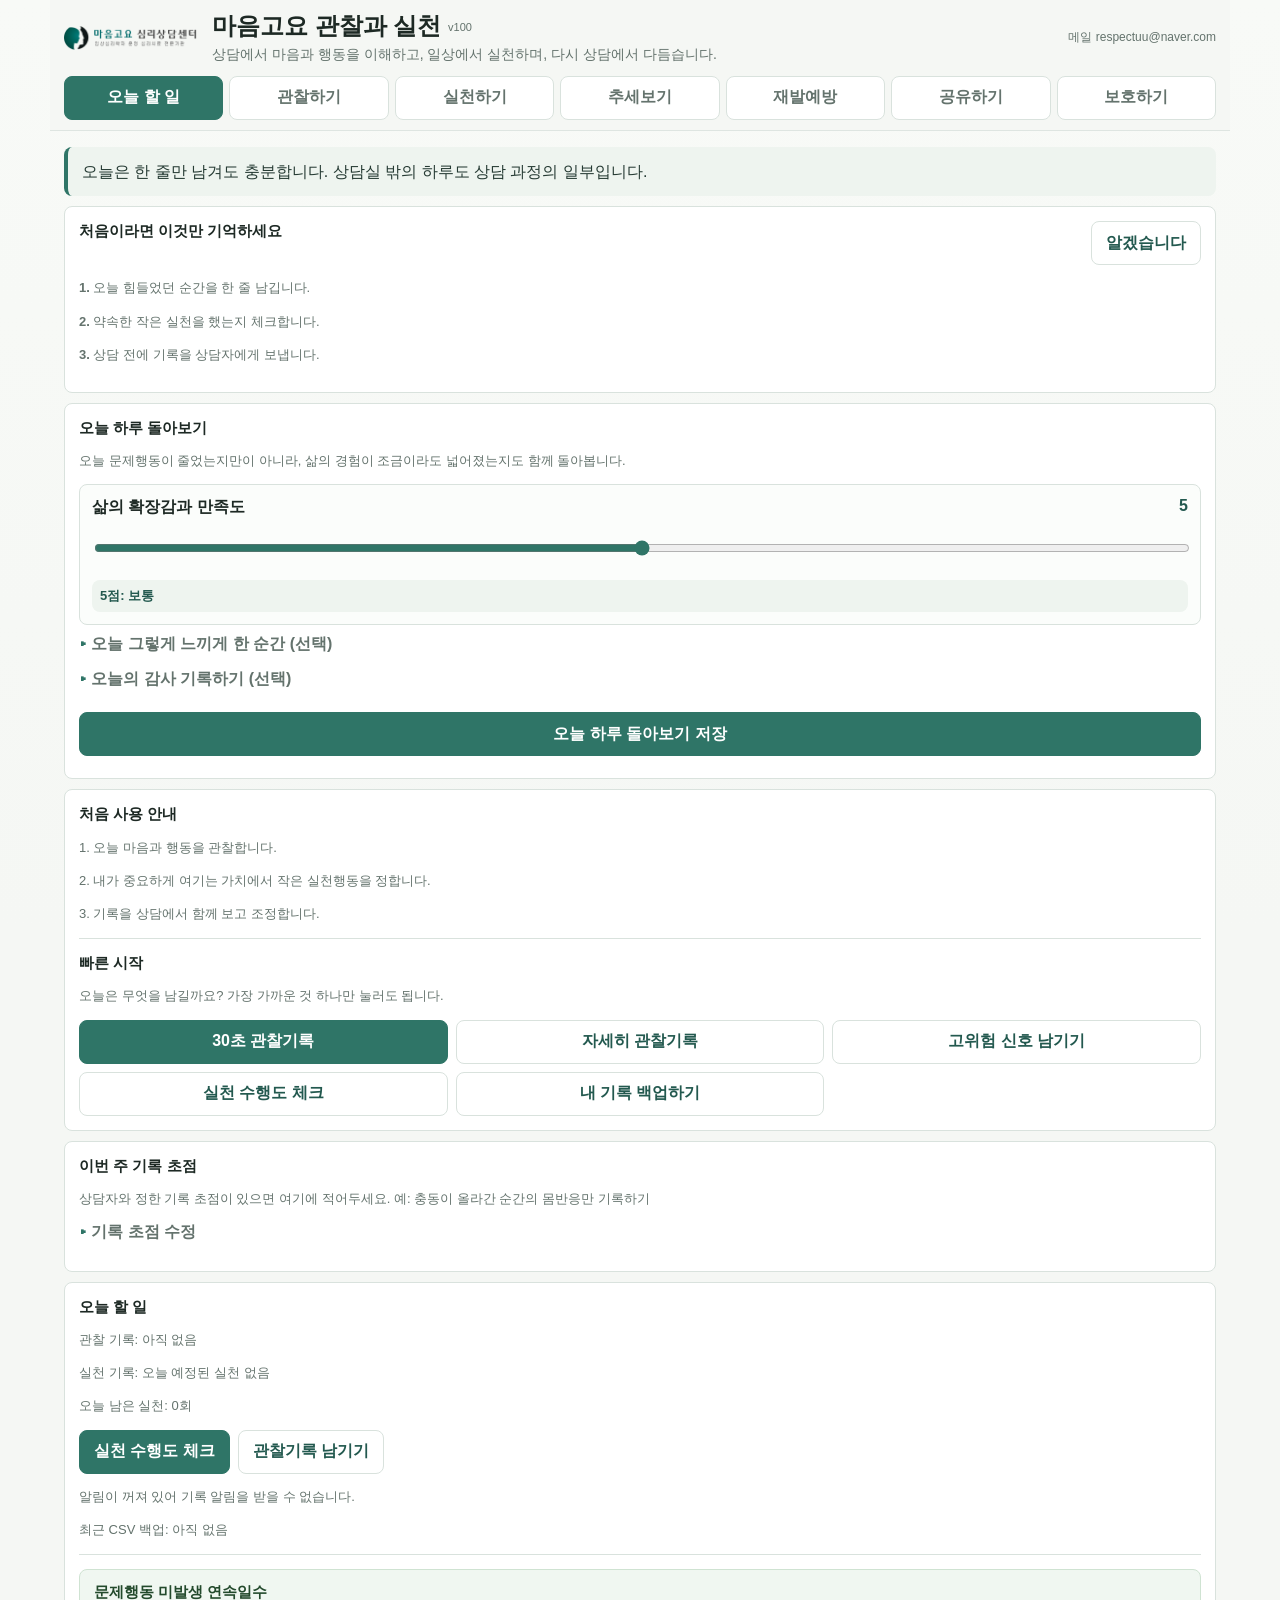
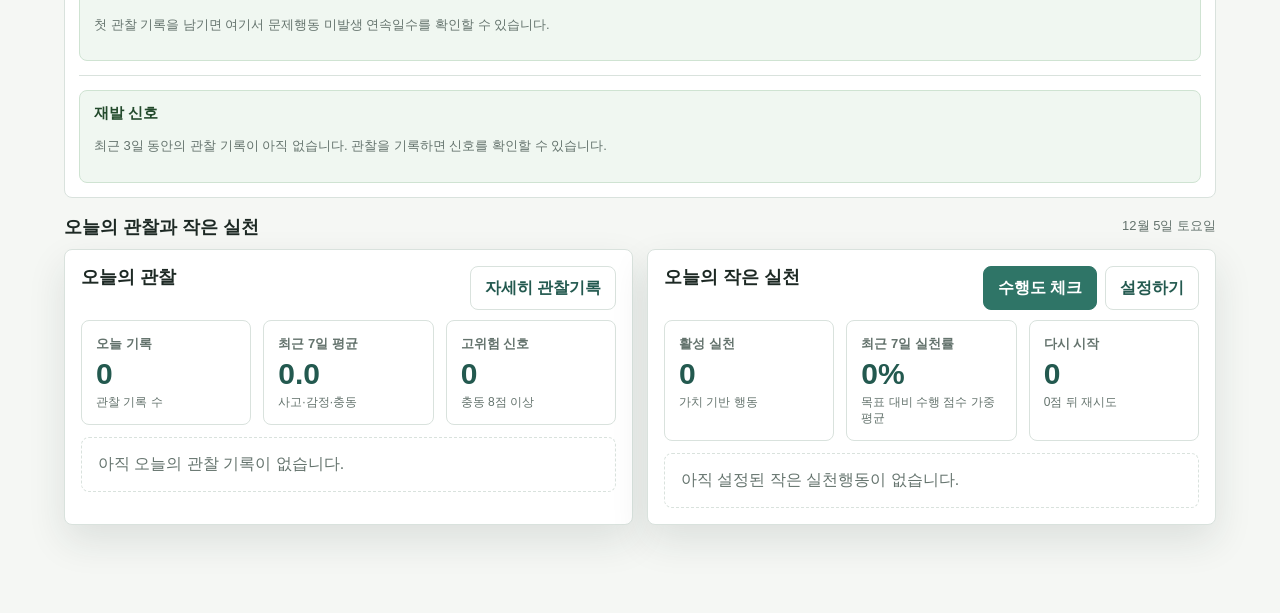
==== commit 5db37798: "Add files via upload" ====
--- a/maeumgoyo-observe-practice/index.html
+++ b/maeumgoyo-observe-practice/index.html
@@ -76,6 +76,18 @@
             <div style="height:8px"></div>
             <textarea id="expansionNote" maxlength="160" placeholder="예: 저녁에 오랜만에 친구와 산책"></textarea>
           </details>
+          <details class="form-row" id="gratitudeDetails">
+            <summary>오늘의 감사 기록하기 (선택)</summary>
+            <div style="height:8px"></div>
+            <div class="form-row">
+              <label for="gratitudeOthers">주변 사람에 대한 감사</label>
+              <textarea id="gratitudeOthers" maxlength="160" placeholder="예: 친구가 먼저 연락해줘서 고마웠다"></textarea>
+            </div>
+            <div class="form-row">
+              <label for="gratitudeSelf">나 자신에 대한 감사</label>
+              <textarea id="gratitudeSelf" maxlength="160" placeholder="예: 힘들었지만 끝까지 버텨낸 나에게 고맙다"></textarea>
+            </div>
+          </details>
           <div style="height:8px"></div>
           <button class="solid-btn full" id="saveDailyCheckin" type="button">오늘 하루 돌아보기 저장</button>
           <div class="small" id="dailyCheckinStatus" style="margin-top:8px;"></div>
@@ -182,6 +194,7 @@
             <input type="hidden" id="observeId">
             <h2>관찰 기록</h2>
             <p class="small">감정, 생각, 몸 반응, 충동과 문제 행동의 흐름을 기록합니다. 정직한 기록은 심판이 아니라 치료 자료입니다.</p>
+            <div id="safetyCardTopAnchor"></div>
             <div class="wizard-nav">
               <div class="wizard-nav-top">
                 <div class="wizard-step-title" id="observeStepTitle" aria-live="polite">1 · 경험한 문제와 상황</div>
@@ -341,7 +354,7 @@
               <button class="solid-btn full" type="button" id="observeStepNext">다음</button>
               <button class="solid-btn full hidden" type="submit" id="observeStepSave">관찰 저장</button>
             </div>
-            <div class="safety-card">
+            <div class="safety-card" id="primarySafetyCard">
               <h3>고위험일 때 먼저 할 일</h3>
               <p class="small">1. 지금 있는 장소를 조금 더 안전한 곳으로 옮깁니다.</p>
               <p class="small">2. 10분만 행동을 늦추고, 물 한 컵이나 천천히 호흡을 먼저 합니다.</p>
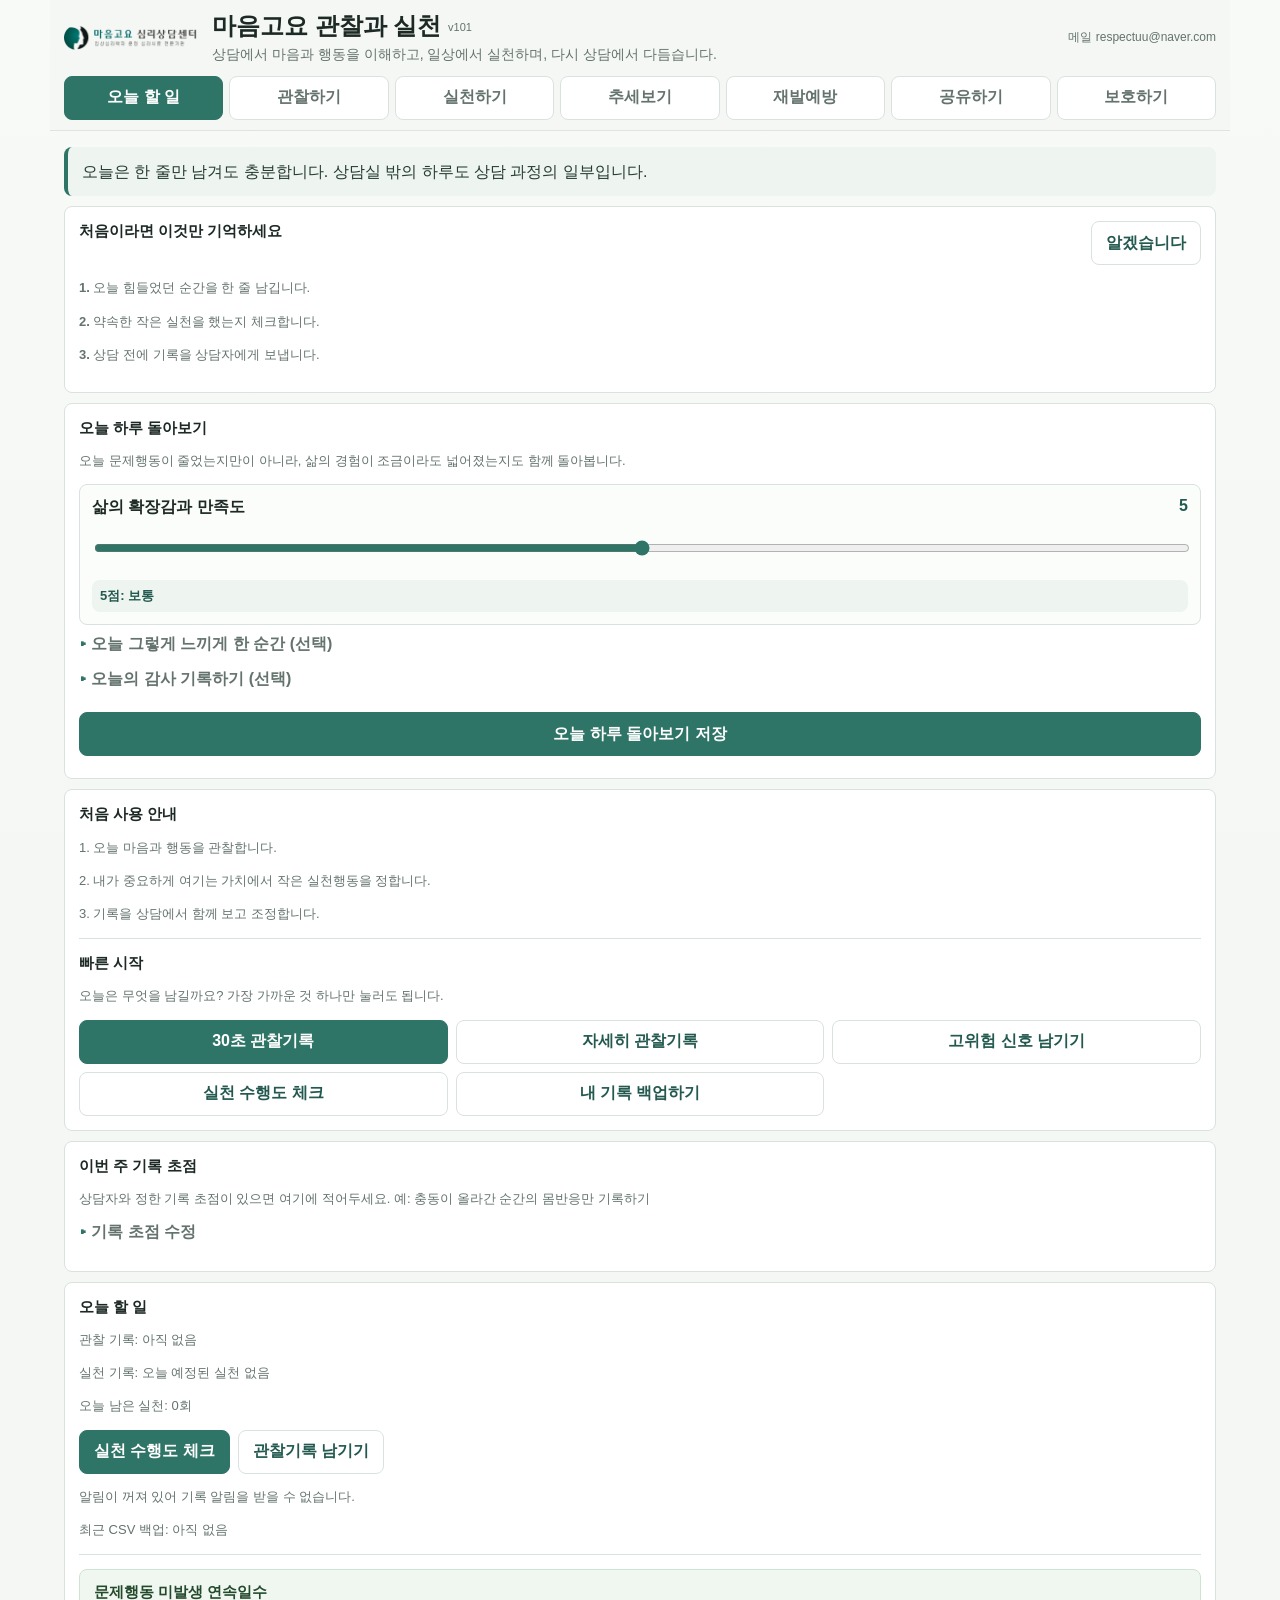
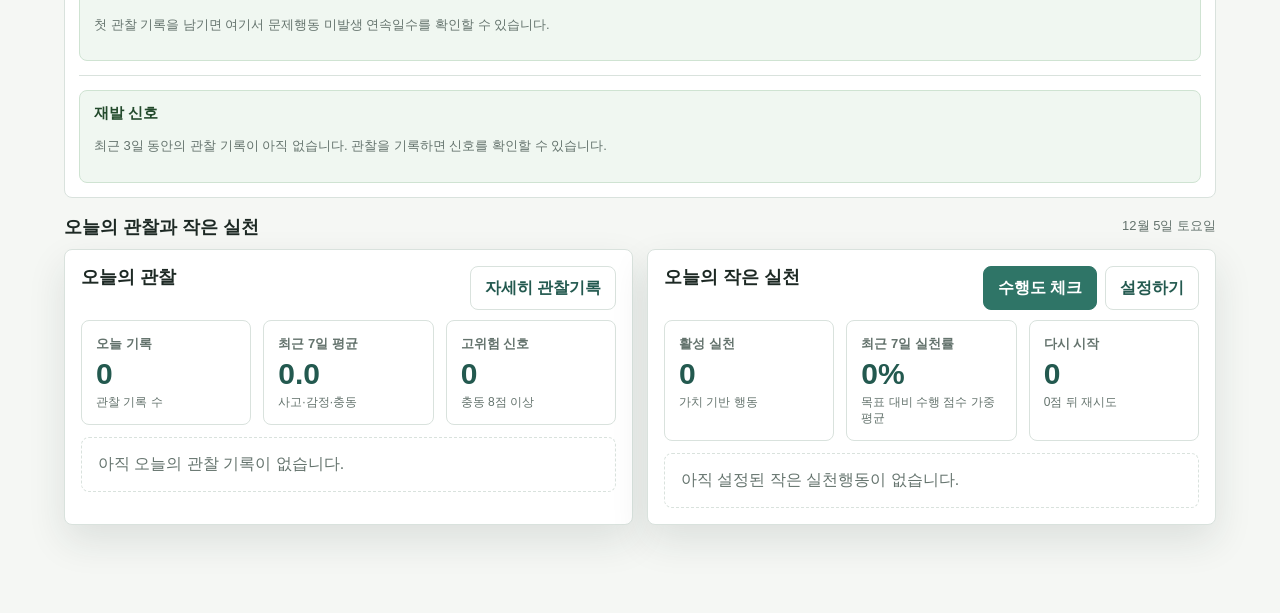
==== commit 7e51ab47: "Add files via upload" ====
--- a/maeumgoyo-observe-practice/index.html
+++ b/maeumgoyo-observe-practice/index.html
@@ -79,13 +79,19 @@
           <details class="form-row" id="gratitudeDetails">
             <summary>오늘의 감사 기록하기 (선택)</summary>
             <div style="height:8px"></div>
-            <div class="form-row">
-              <label for="gratitudeOthers">주변 사람에 대한 감사</label>
-              <textarea id="gratitudeOthers" maxlength="160" placeholder="예: 친구가 먼저 연락해줘서 고마웠다"></textarea>
-            </div>
-            <div class="form-row">
-              <label for="gratitudeSelf">나 자신에 대한 감사</label>
-              <textarea id="gratitudeSelf" maxlength="160" placeholder="예: 힘들었지만 끝까지 버텨낸 나에게 고맙다"></textarea>
+            <div class="small">감사한 일은 하루에 여러 번 기록할 수 있습니다. 적고 "추가"를 누르면 아래 목록에 쌓입니다.</div>
+            <div style="height:6px"></div>
+            <div class="form-row">
+              <label for="gratitudeOthersInput">주변 사람에 대한 감사</label>
+              <textarea id="gratitudeOthersInput" maxlength="160" placeholder="예: 친구가 먼저 연락해줘서 고마웠다"></textarea>
+              <button class="ghost-btn" type="button" id="addGratitudeOthers" style="margin-top:6px;">추가</button>
+              <div id="gratitudeOthersList" style="margin-top:8px;"></div>
+            </div>
+            <div class="form-row">
+              <label for="gratitudeSelfInput">나 자신에 대한 감사</label>
+              <textarea id="gratitudeSelfInput" maxlength="160" placeholder="예: 힘들었지만 끝까지 버텨낸 나에게 고맙다"></textarea>
+              <button class="ghost-btn" type="button" id="addGratitudeSelf" style="margin-top:6px;">추가</button>
+              <div id="gratitudeSelfList" style="margin-top:8px;"></div>
             </div>
           </details>
           <div style="height:8px"></div>
